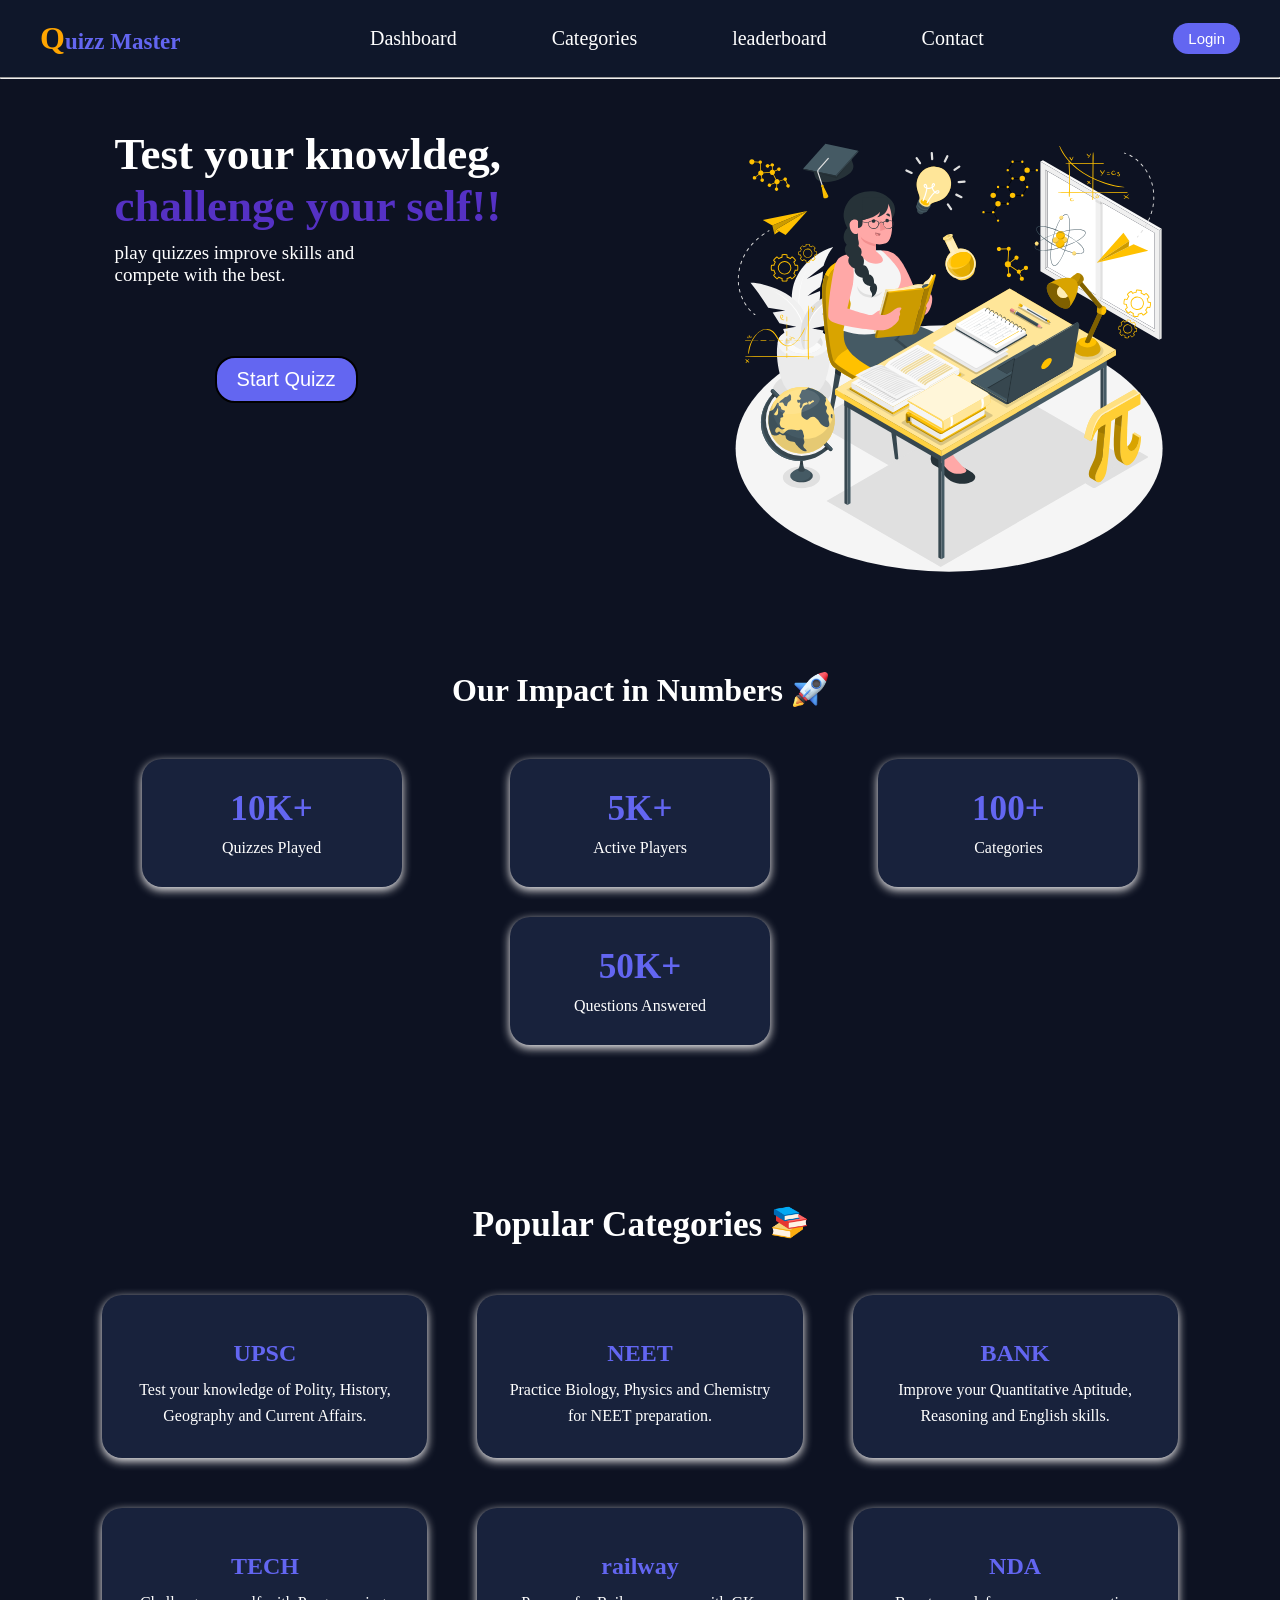
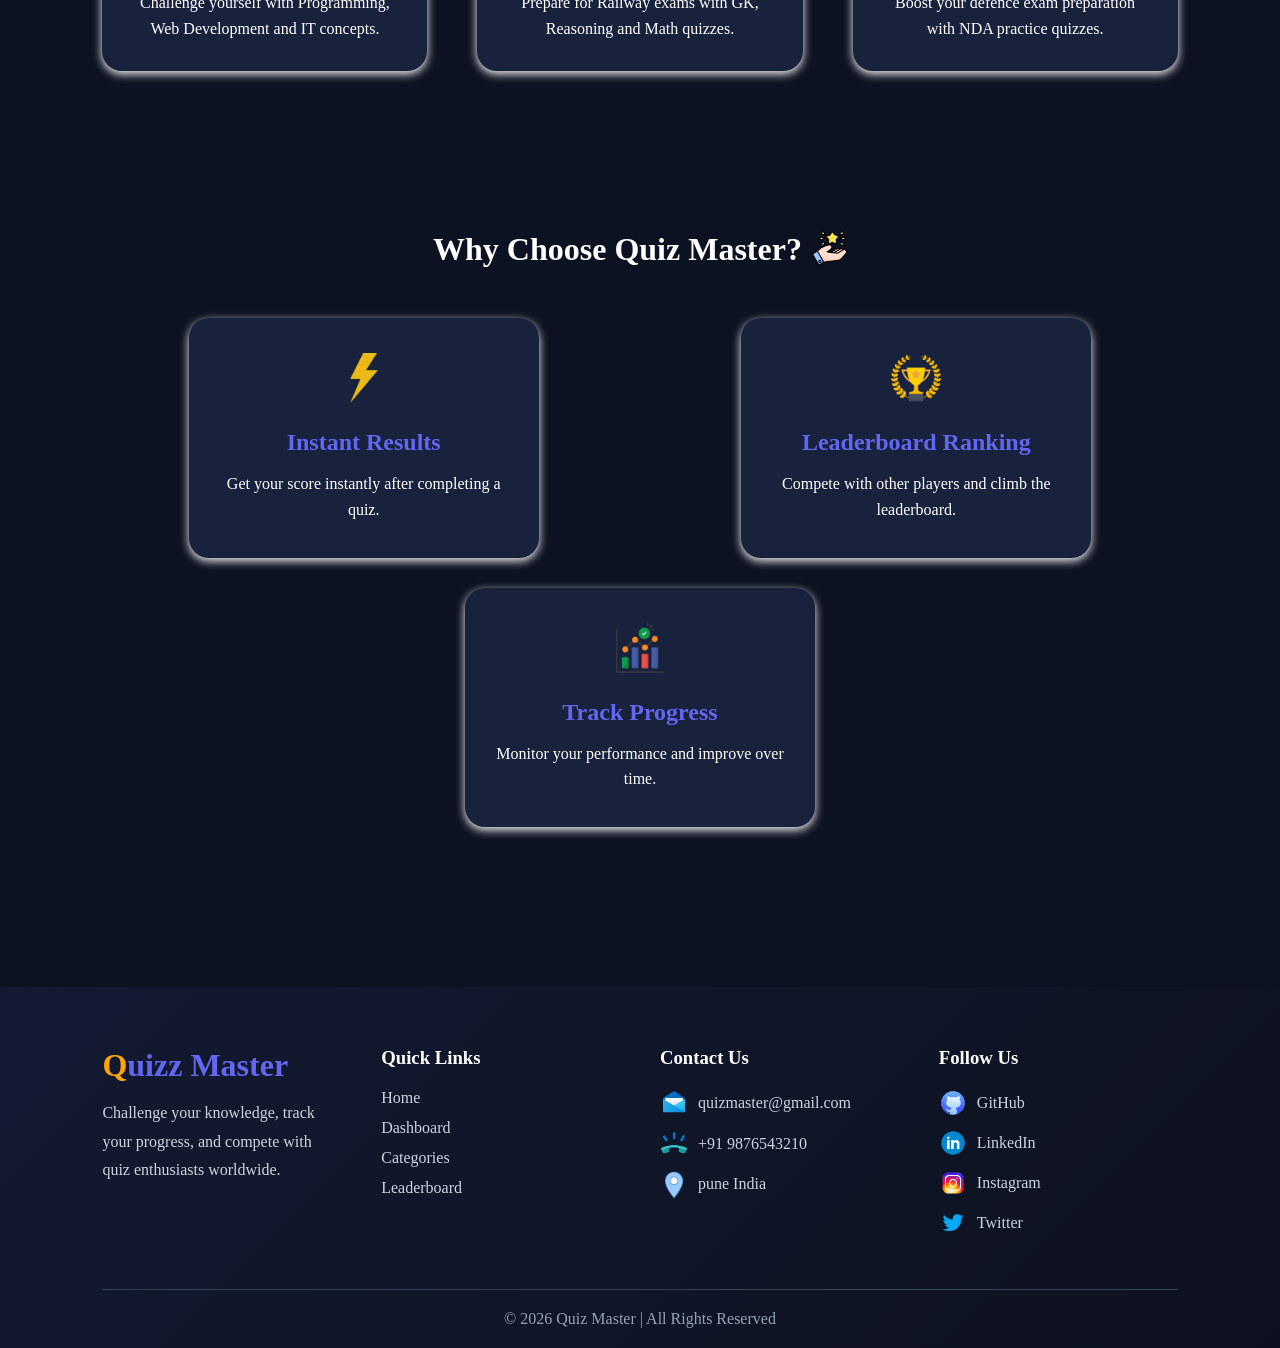
==== index.html @ 91ba4f93 "Resolve conflict: keep navbar.css" ====
<!DOCTYPE html>
<html lang="en">

<head>
    <meta charset="UTF-8">
    <meta name="viewport" content="width=device-width, initial-scale=1.0">
    <title>quizz</title>
    <link rel="stylesheet" href="./css/NavBar.css">
    <link rel="stylesheet" href="./css/home.css">
    <link rel="stylesheet" href="./css/footer.css">
</head>

<body>
    <header>
        <div class="main-box-navbar">

            <div class="logo-contaner"> <span>Quizz Master</span></div>

            <div class="menu-btn" id="menu-btn"><img src="./images/humbergear-menu.svg" height="30px"></div>

            <div class="nav-links" id="links"><a href="./pages/dashboard.html"  id="dashboard-link">Dashboard</a>
                <a href="./pages/categories.html"  id="Categories-link">Categories</a>
                <a href="./pages/leaderboard.html"  id="leaderboard-link">leaderboard</a>
                <a href="#" target="_blank">Contact</a>
            </div>
            <div class="login-button-contaner"> 
                <button type="button" class="login-btn" id="logn-btn"><a>Login</a></button>
            </div>
        </div>

        <!--mobile menu-->
        <div class="mobile-menu" id="mbl-menu">
            <a>Home</a>
            <a>Categories</a>
            <a>leaderboard</a>

            <button id="logn-btn">Login</button>
            <button>Sign up</button>
        </div>

    </header>
    <hr>

    <!--login  modal code-->
    <div class="modal" id="lgn-modal">

        <div class="modal-ctn">
            <span class="close" id="close-lgn">&times;</span>

            <div class="form-img">
                <img src="./images/login-img.svg" height="300px">
            </div>

            <form id="login-form">

                <h2>Login</h2>
                <label for="login-email">Enter Email</label> <br>

                <input type="text" placeholder="Enter your Email" id="login-email"><br>

                <label for="lgn-pswrd">Password</label><br>
                <input type="password" placeholder="Password" id="lgn-pswrd"><br>
                <button type="submit">Login</button>
<p>Don't have an account?</p>
<a href="#" id="openSignup">Create Account</a>
            </form>
        </div>
    </div>

    <!--signup btn code-->
    <div class="signup-modal" id="signupModal">

        <div class="modal-content">

            <div> <span class="close" id="signupClose">
                    &times;
                </span></div>
            <div class="signup-img"><img src="./images/signup-img.svg" height="350px"></div>

           <div class="form-wrapper">
             <h2>Sign Up</h2>
            <form id="signupForm">
                <input type="text" id="name" placeholder="Full Name">

                <input type="email" id="email" placeholder="Email">

                <input type="password" id="password" placeholder="Password">

                <input type="password" placeholder="confirm password">

                <button type="submit">
                    Create account
                </button>
<p>
    Already have an account?<a href="#" id="openLogin">Login</a>
</p>
            </form>
           </div>

        </div>

    </div>
    <!--hero-section-->
    <div class="imag-text-btn-box">
        <div>
            <h2 class="h2-head">Test your knowldeg,<br><span class="color-text"> challenge your self!!</span></h2>
            <p class="short-para">play quizzes improve skills and <br>compete with the best.</p>
            <button type="button" id="start-quizz">Start Quizz</button>
        </div>


        <div class="">
            <img src="./images/hero-section-img.svg" height="450px">
        </div>
    </div>
    
       <section class="stats-section">

    <h2 class="stats-heading">
        Our Impact in Numbers <img src="./images/rocket.png" height="35px">
    </h2>

    <div class="stats-container">

        <div class="stat-card">
            <h3>10K+</h3>
            <p>Quizzes Played</p>
        </div>

        <div class="stat-card">
            <h3>5K+</h3>
            <p>Active Players</p>
        </div>

        <div class="stat-card">
            <h3>100+</h3>
            <p>Categories</p>
        </div>

        <div class="stat-card">
            <h3>50K+</h3>
            <p>Questions Answered</p>
        </div>

    </div>

</section>

<section class="categories-section">

    <h2 class="category-heading">
        Popular Categories <img src="./images/stack-of-books.png" height="35px">
    </h2>

    <div class="category-container">

        <div class="category-card">
            <span></span>
            <h3>UPSC</h3>
            <p>Test your knowledge of Polity, History, Geography and Current Affairs.</p>
        </div>

        <div class="category-card">
            <span></span>
            <h3>NEET</h3>
            <p>Practice Biology, Physics and Chemistry for NEET preparation.</p>
        </div>

        <div class="category-card">
            <span></span>
            <h3>BANK</h3>
            <p>Improve your Quantitative Aptitude, Reasoning and English skills.</p>
        </div>

        <div class="category-card">
            <span></span>
            <h3>TECH</h3>
            <p>Challenge yourself with Programming, Web Development and IT concepts.</p>
        </div>

        <div class="category-card">
            <span></span>
            <h3>railway</h3>
            <p>Prepare for Railway exams with GK, Reasoning and Math quizzes.</p>
        </div>

        <div class="category-card">
            <span></span>
            <h3>NDA</h3>
            <p>Boost your defence exam preparation with NDA practice quizzes.</p>
        </div>

    </div>

</section>

<section class="why-choose-section">

    <h2 class="why-heading">
        Why Choose Quiz Master? <img src="./images/rating.png" height="35px">
    </h2>

    <div class="why-container">

        <div class="why-card">
            <div class="icon"><img src="./images/flash.png" height="50px"></div>

            <h3>Instant Results</h3>

            <p>
                Get your score instantly after completing a quiz.
            </p>
        </div>

        <div class="why-card">
            <div class="icon"><img src="./images/awards.png" height="50px"></div>

            <h3>Leaderboard Ranking</h3>

            <p>
                Compete with other players and climb the leaderboard.
            </p>
        </div>

        <div class="why-card">
            <div class="icon"><img src="./images/progress.png" height="50px"></div>

            <h3>Track Progress</h3>

            <p>
                Monitor your performance and improve over time.
            </p>
        </div>

    </div>

</section>

    <footer class="footer">

    <div class="footer-container">

        <!-- Logo Section -->
        <div class="footer-box">
            <h2 class="footer-logo">Quizz Master</h2>
            <p>
                Challenge your knowledge, track your progress,
                and compete with quiz enthusiasts worldwide.
            </p>
        </div>

        <!-- Quick Links -->
        <div class="footer-box">
            <h3>Quick Links</h3>

            <a href="./index.html" class="quick-link">Home</a>
            <a href="./pages/dashboard.html" class="quick-link">Dashboard</a>
            <a href="./pages/categories.html" class="quick-link">Categories</a>
            <a href="./pages/leaderboard.html"class="quick-link">Leaderboard</a>
        </div>

        <!-- Contact -->
        <div class="footer-box" >
            <h3>Contact Us</h3>

             <p> <a href="mailto:quizmaster@gmail.com"><img src="./images/mail-icon.png" height="28px">quizmaster@gmail.com</a></p>
            <p> <a href="caalto:+91 9876543210"><img src="./images/call-icon.png" height="28px">+91 9876543210</a></p>
            <p>  <a href="https://maps.app.goo.gl/2eyyGiFhzCetyrBe6" alt="map" target="_blank"><img src="./images/location-icon.png" height="28px">pune India</a></p>

           
        </div>

        <!-- Social -->
        <div class="footer-box">
            <h3>Follow Us</h3>

            <a href="https://github.com/" target=""><img src="./images/git-hub-icon.png" height="28px"> GitHub</a>
            <a href="https://in.linkedin.com/"> <img src="./images/linkedin-icon.png" height="28px">LinkedIn</a>
            <a href="https://www.instagram.com/"><img src="./images/insta-icon.png" height="28px"> Instagram</a>
            <a href="https://x.com/"> <img src="./images/twitter-icon.png" height="28px">Twitter</a>
        </div>
    </div>

    <div class="footer-bottom">
        <p>
            © 2026 Quiz Master | All Rights Reserved
        </p>
    </div>

</footer>
    <script>
        const menubtn = document.getElementById("menu-btn");
        const navlinks = document.getElementById("mbl-menu");

        menubtn.addEventListener("click", () => {
            navlinks.classList.toggle("active");
        });


        const loginbtn = document.getElementById("logn-btn");
        const loginmodal = document.getElementById("lgn-modal");
        const close = document.getElementById("close-lgn");




        loginbtn.addEventListener("click", () => {
            loginmodal.style.display = "block";
        });

        close.addEventListener("click", () => {
            loginmodal.style.display = "none";
        });

        // Signup Modal
const signupModal = document.getElementById("signupModal");
const signupClose = document.getElementById("signupClose");

// Forms
const signupForm = document.getElementById("signupForm");
const loginForm = document.getElementById("login-form");

// Links
const openSignup = document.getElementById("openSignup");
const openLogin = document.getElementById("openLogin");


// Login -> Signup

openSignup.addEventListener("click",(e)=>{

    e.preventDefault();

    loginmodal.style.display="none";

    signupModal.style.display="block";

});


// Signup -> Login

openLogin.addEventListener("click",(e)=>{

    e.preventDefault();

    signupModal.style.display="none";

    loginmodal.style.display="block";

});


// Signup Logic

signupForm.addEventListener("submit",(e)=>{

    e.preventDefault();

    const name =
    document.getElementById("name").value;

    const email =
    document.getElementById("email").value;

    const password =
    document.getElementById("password").value;

    let users =
    JSON.parse(localStorage.getItem("users"))
    || [];

    const alreadyExists =
    users.some(user=>user.email===email);

    if(alreadyExists){

        alert("User already exists!");

        return;
    }

    users.push({
        name,
        email,
        password
    });

    localStorage.setItem(
        "users",
        JSON.stringify(users)
    );

    alert("Signup Successful");
    localStorage.setItem("isLoggedIn","true");

localStorage.setItem("currentUser", name);

window.location.href = "./../pages/dashboard.html";

});



// Login Logic

loginForm.addEventListener("submit",(e)=>{

    e.preventDefault();

    const email =
    document.getElementById("login-email").value;

    const password =
    document.getElementById("lgn-pswrd").value;

    let users =
    JSON.parse(localStorage.getItem("users"))
    || [];

    const user =
    users.find(user=>

        user.email===email &&
        user.password===password

    );

    if(user){

    alert("Login Successful");

    localStorage.setItem("isLoggedIn","true");

    localStorage.setItem("currentUser", user.name);

    window.location.href = "./../pages/dashboard.html";

}
    else{

        alert("Invalid Email or Password");


    }

});

const dashboardLink =
document.getElementById("dashboard-link");

const categoriesLink =
document.getElementById("Categories-link");

const leaderboardLink =
document.getElementById("leaderboard-link");


function checkLogin(event){

    const isLoggedIn =
    localStorage.getItem("isLoggedIn");

    if(isLoggedIn !== "true"){

        event.preventDefault();

        loginmodal.style.display = "block";

    }

}


dashboardLink.addEventListener(
    "click",
    checkLogin
);

categoriesLink.addEventListener(
    "click",
    checkLogin
);

leaderboardLink.addEventListener(
    "click",
    checkLogin
);


//startquizz pop up logic

    const startQuizBtn =
document.getElementById("start-quizz");

startQuizBtn.addEventListener("click", function(e){

    const isLoggedIn =
    localStorage.getItem("isLoggedIn");

    if(isLoggedIn !== "true"){

        e.preventDefault();

        alert("Please Login or Sign Up first to start the quiz!");

    }
    else{

        window.location.href =
        "./pages/dashboard.html";

    }

});

//logic for quick links of navbar pop up

const quicklinks =document.querySelectorAll(".quick-link");

quicklinks.forEach(link => {
    link.addEventListener('click',(e) =>{

        if(!localStorage.getItem("isLoggedIn")){
            e.preventDefault();
            alert("oops please login or signup first!!")
        }
    

    });
});
         </script>


     
               
       

        
   
</body>

</html>
---- css/NavBar.css ----
.main-box-navbar {
    display: flex;
    justify-content: space-between;
    background-color: #0F172A;
    padding: 20px 40px;
}

* {
    margin: 0;
    padding: 0;

}

.logo-contaner {
    color: #6366F1;
    font-size: 23px;
    font-weight: bold;
}

.logo-contaner::first-letter {
    color: orange;
    font-size: 2rem;
}

.nav-links {
    display: flex;
    align-items: center;
    gap: 95px;
    font-size: 20px;
    font-weight: 500;
    color: #F8FAFC;
}
.nav-links a{
    text-decoration: none;
    color: white;
     transition: transform 0.2s ease; 
}
.nav-links a:hover{
    text-decoration: underline orange;
   
    transform: translateY(-3px); 
    color: orange;
    

}

.login-button-contaner {
    display: flex;
    align-items: center;
    gap: 30px;


}

.login-btn {
    border: none;
    background-color: #6366F1;
    color: white;
    padding: 7px 15px;
    font-size: 15px;
    border-radius: 20px;
    cursor: pointer;
}
.login-btn:hover{
    border: 2px solid orange;
}
.singup-btn {

    background-color: #6366F1;
    color: white;
    padding: 8px 12px;
    border: 2px solid black;
    font-size: 15px;
    border-radius: 20px;

}

body {
    background-color: #0d1222;
    font-family: inherit;
}

.menu-btn {
    font-size: 30px;
    cursor: pointer;
    display: none;

}

.mobile-menu {
    display: none;
}

@media (max-width:768px) {

    .menu-btn {
        display: block;
    }

    .nav-links {
        display: none;
    }

    .login-button-contaner {
        display: none;
    }

    .mobile-menu.active {
        display: flex;
        flex-direction: column;
        align-items: start;

        gap: 15px;
        color: white;
    }


}

.modal {
    display:none;
    position: fixed;
    top: 0;
    left: 0;
    width: 100%;
    height: 100%;
    background-color: rgba(0, 0, 0, 0.7);


}

.modal-ctn {
    width: 700px;
    height: 450px;
    background-color: white;
    padding: 25px;
    border-radius: 15px;
    position: absolute;
    top: 50%;
    left: 50%;
    transform: translate(-50%, -50%);
    display: flex;
    box-shadow: 0px 0px 10px 3px #cabfbf;
    justify-content: space-around;
    align-items: center;


}

.modal-ctn input {
    width: 100%;
    padding: 12px;
    margin-top: 10px;
    border-radius: 8px;
    margin-bottom: 5px;
    height: 100%;

    font-size: 14px;
}

.modal-ctn button {
    width: 50%;
    padding: 12px;
    margin-top: 25px;
    border-radius: 8px;
    background-color: #6366F1;
    color: white;
    cursor: pointer;
    text-align: center;
    margin-left: 60px;
}


.modal-ctn h2 {
    margin-bottom: 28px;
    font-size: 35px;
    margin-left: 10px;
    text-align: center;
}

.close {
    position: absolute;
    right: 0px;
    top: 0;
    font-size: 25px;
    width: 30px;
    height: 30px;
    font-weight: 30px;
    text-align: center;

    cursor: pointer;
}

.close:hover {
    background-color: #6366F1;
    color: white;
}


.signup-modal{

    display:none;
    position: fixed;
    top: 0;
    left: 0;
    width: 100%;
    height: 100%;
    background-color: rgba(0, 0, 0, 0.7);

}
.modal-content{

     width: 700px;
    height: 450px;
    background-color: white;
    padding: 25px;
    border-radius: 15px;
    position: absolute;
    top: 50%;
    left: 50%;
    transform: translate(-50%, -50%);
   display: flex;
   justify-content:space-between ;
 align-items: center;
    box-shadow: 0px 0px 10px 3px #cabfbf;
    gap: 20px;
    

}
#signupForm{
    display: flex;
    flex-direction: column;
    gap: 15px;
    max-width: 280px;
}
#signupForm input{

    width: 100%;
    padding: 10px 12px;
    font-size: 14px;
    border: 1px solid black;
    border-radius: 6px;
    outline: none;
    box-sizing: border-box;
    transition: border-color 0.3s ease;

}
#signupForm input:focus{

    border-color: #007bff;

}
#signupForm button{
    padding: 12px;
    background-color: #007bff;
    color: white;
    border: none;
    border-radius: 6px;
    font-weight: bold;
    cursor: pointer;
    transition: background 0.3 ese;
}

#signupForm button:hover{
    background-color: #0056b3;
}
.form-wrapper{
    display: flex;
    flex-direction: column;
    gap: 15px;
}

.form-wrapper h2{
    margin: 0;
    font-size: 24px;
    font-family: sans-serif;
    color: #333;
}
---- css/home.css ----
.imag-text-btn-box{
    display: flex;
    justify-content:space-evenly;
    align-items:start ;
    color: white;
   
    gap: 15px;
    margin-left: 10px;
    margin-top: 39px;
    padding: 10px;
}
.h2-head{
    font-size: 45px;
    margin-bottom: 10px;
}
.imag-text-btn-box{
    display: flex;
    align-items: flex-start;
    justify-content: space-around;
   
   padding: 10px 0px;
}
.color-text{
    color: rgb(85, 49, 196);
}
.short-para{
   line-height: 22px;
   font-size: 19px;
   
}
#start-quizz{
    margin-top: 70px;
    padding: 10px 20px;
    margin-left: 100px;
border: 2px solid black;
border-radius: 20px;
font-size: 20px;
background-color:  #6366F1;
color: white;
cursor: pointer;


}
.stats-section{
    padding:80px 8%;
    text-align:center;
}

.stats-heading{
    font-size:2rem;
    margin-bottom:50px;
    color:white;
    display: flex;
    justify-content: center;
    gap: 10px;
}

.stats-container{
    display:flex;
    justify-content:space-around;
    gap:30px;
    flex-wrap:wrap;
}

.stat-card{
    width:220px;
    padding:30px 20px;
    background:#18223c;
    border-radius:20px;
    box-shadow:0 3px 10px rgb(247, 245, 245);
    transition:0.3s;
}

.stat-card:hover{
    transform:translateY(-8px);
   
}

.stat-card h3{
    font-size:2.2rem;
    color:#6366f1;
    margin-bottom:10px;
}

.stat-card p{
    color:white;
    font-size:1rem;
}

.categories-section{
    padding:80px 8%;
    text-align:center;
}

.category-heading{
    font-size:2.2rem;
    color:white;
    margin-bottom:50px;
    justify-content: center;
    display: flex;
  gap: 10px;
   
}

.category-container{
    display:grid;
    grid-template-columns:repeat(3,1fr);
    gap:50px;
}

.category-card{
    background:#18223c;
    padding:30px;
    border-radius:20px;
    box-shadow:0 3px 10px rgb(247, 245, 245);
    transition:0.3s;
    cursor:pointer;
}

.category-card:hover{
    transform:translateY(-10px);
}

.category-card span{
    font-size:3rem;
}

.category-card h3{
    margin:15px 0 10px;
    color:#6366f1;
    font-size: 1.5rem;
}

.category-card p{
    color:white;
    line-height:1.6;
}

.why-choose-section{
    padding:80px 8%;
    text-align:center;
}

.why-heading{
    font-size:2rem;
    color:white;
    margin-bottom:50px;
    display: flex;
    gap: 10px;
    justify-content: center;
}

.why-container{
    display:flex;
    justify-content:space-around;
    gap:30px;
    flex-wrap:wrap;
}

.why-card{
    background:#18223c;
    width:300px;
    padding:35px 25px;
    border-radius:20px;
    box-shadow:0 3px 10px rgb(247, 245, 245);
    transition:0.3s;
}

.why-card:hover{
    transform:translateY(-10px);
    
}

.icon{
    font-size:3rem;
    margin-bottom:15px;
}

.why-card h3{
    color:#6366f1;
    margin-bottom:15px;
    font-size: 1.5rem;
    
}

.why-card p{
    color:white;
    line-height:1.6;
}
---- css/footer.css ----
.footer{
    /*background: #0f172a;*/
    background: linear-gradient(135deg, #131a31 0%, #0d111f 100%);
    color: white;
    padding: 60px 8% 20px;
    margin-top: 80px;
}

.footer-container{
    display: flex;
    justify-content: space-between;
    flex-wrap: wrap;
    gap: 40px;
}

.footer-box{
    flex: 1;
    min-width: 220px;
}

.footer-logo{
    color: #6366f1;
    margin-bottom: 15px;
    font-size: 2rem; 
}
.footer-logo::first-letter{
    color: orange;
    font-size: 1em;
}

.footer-box p{
    color: #cbd5e1;
    line-height: 1.8;
}

.footer-box h3{
    margin-bottom: 20px;
    color: #ffffff;
}
.footer-box h3:hover{
    text-decoration: underline;
    color: orange;
    transition: 1.2 ease-in-out;
    
}
.footer-box a{
    display: flex;
    align-items: center;
    gap: 10px;
    color: #cbd5e1;
    text-decoration: none;
    margin-bottom: 12px;
    transition: 0.3s;
   
}

.footer-box a:hover{
    color: #6366f1;
    transform: translateX(5px);
}

.footer-bottom{
    border-top: 1px solid #334155;
    margin-top: 40px;
    padding-top: 20px;
    text-align: center;
}

.footer-bottom p{
    color: #94a3b8;
}
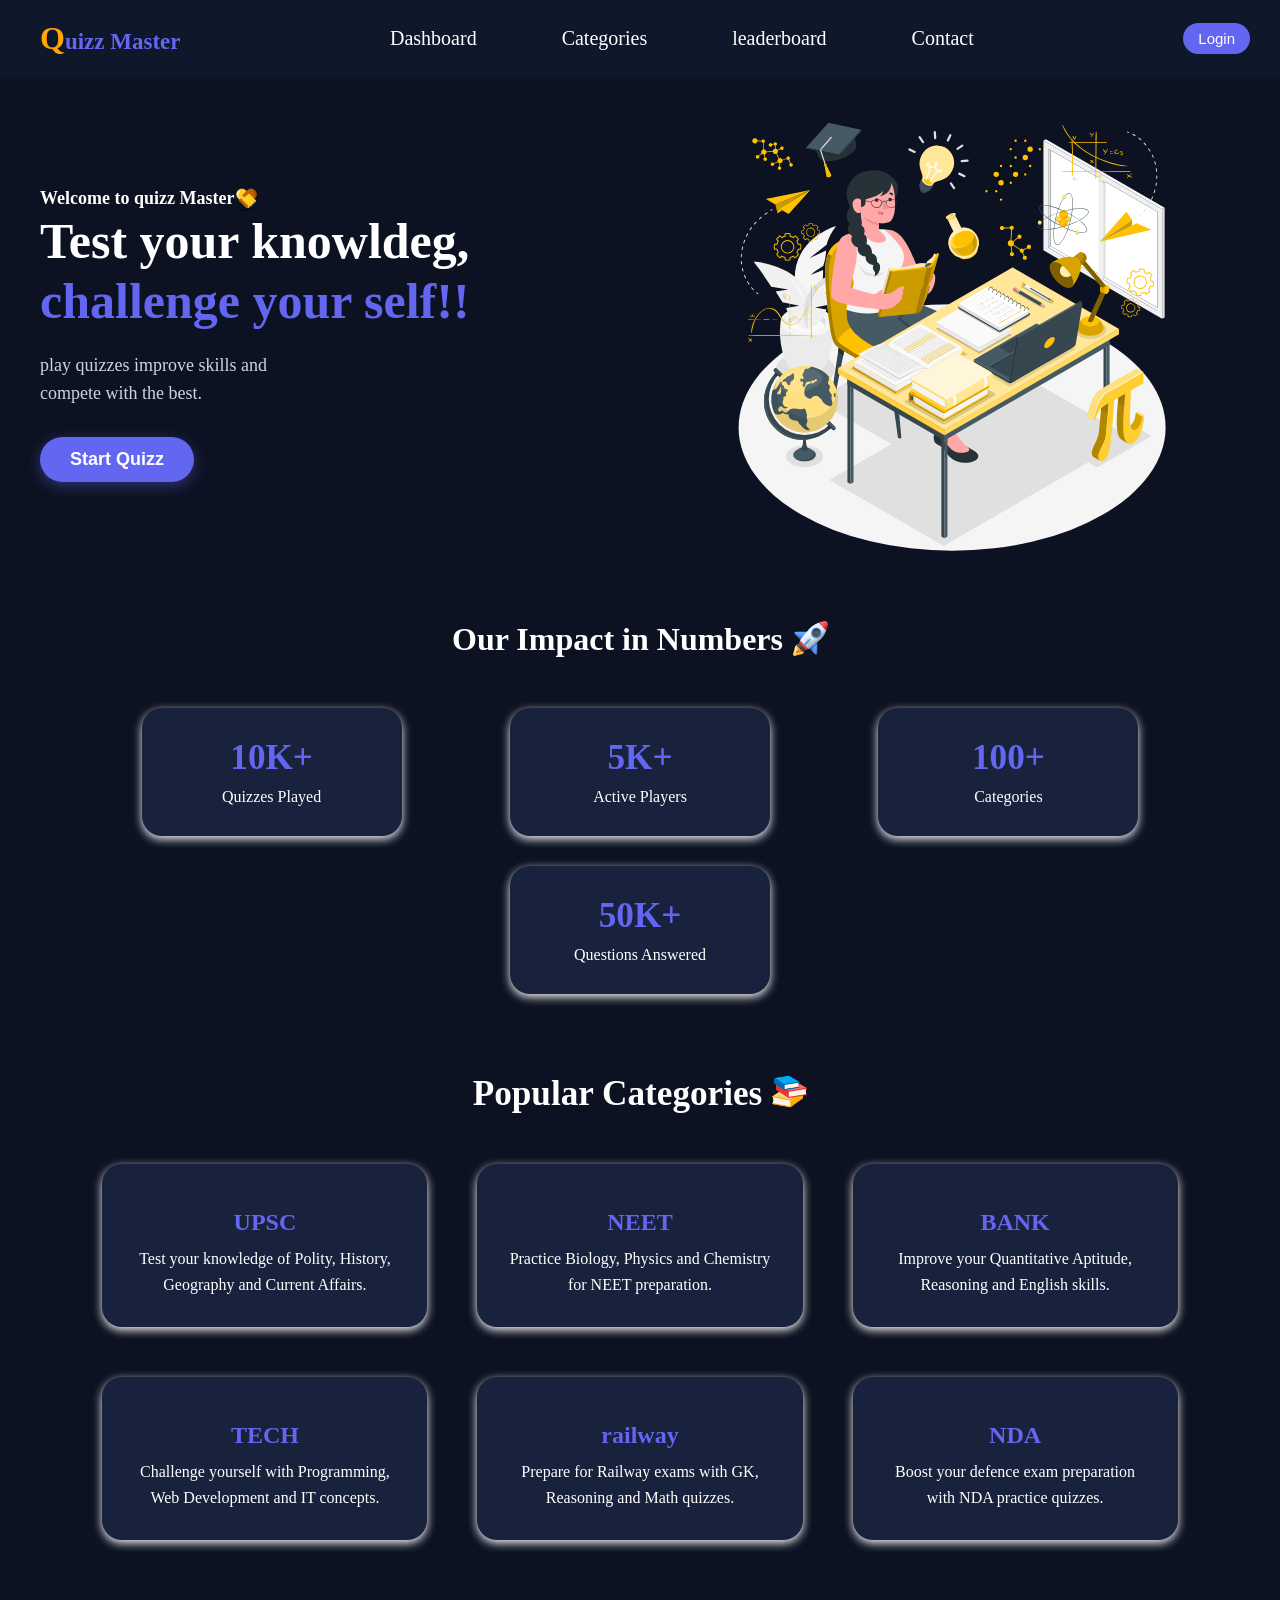
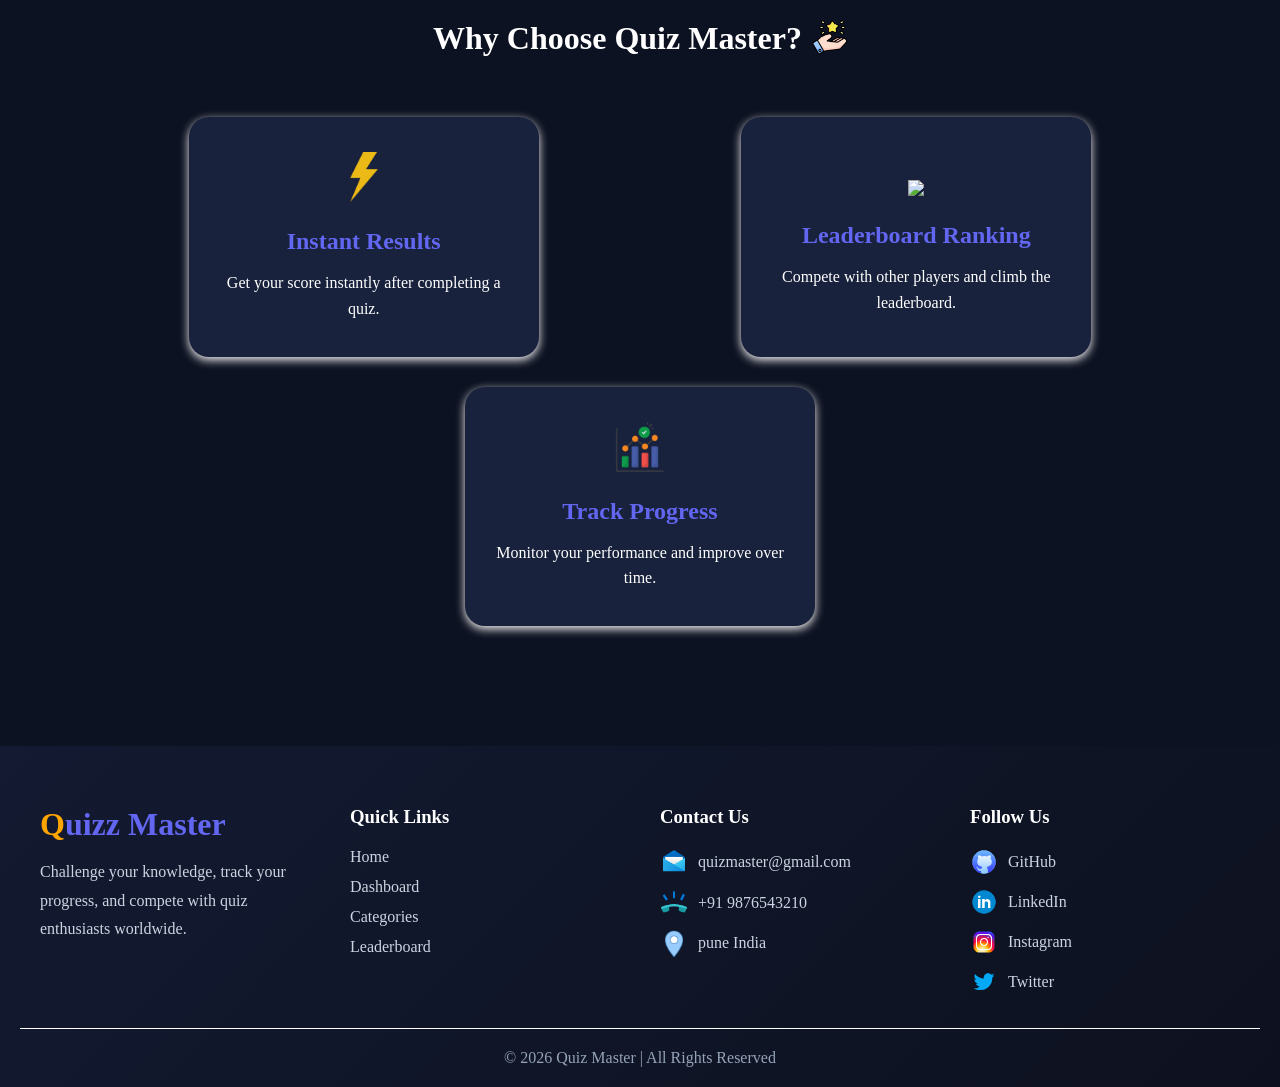
==== commit ffad78c8: "Merge branch 'Surbhi-Patle-11:main' into main" ====
--- a/index.html
+++ b/index.html
@@ -5,7 +5,7 @@
     <meta charset="UTF-8">
     <meta name="viewport" content="width=device-width, initial-scale=1.0">
     <title>quizz</title>
-    <link rel="stylesheet" href="./css/NavBar.css">
+    <link rel="stylesheet" href="./css/navbaar.css">
     <link rel="stylesheet" href="./css/home.css">
     <link rel="stylesheet" href="./css/footer.css">
 </head>
@@ -16,7 +16,13 @@
 
             <div class="logo-contaner"> <span>Quizz Master</span></div>
 
-            <div class="menu-btn" id="menu-btn"><img src="./images/humbergear-menu.svg" height="30px"></div>
+           <!--<div class="menu-btn" id="menu-btn"><img src="./images/humbergear-menu.svg" height="30px"></div>-->
+          <input type="checkbox" id="menu-toggle" class="menu-toggle">
+
+            <label for="menu-toggle" class="humburger">
+                <img src="./images/humbergear-menu.svg" alt="menu">
+            </label>
+
 
             <div class="nav-links" id="links"><a href="./pages/dashboard.html"  id="dashboard-link">Dashboard</a>
                 <a href="./pages/categories.html"  id="Categories-link">Categories</a>
@@ -28,7 +34,7 @@
             </div>
         </div>
 
-        <!--mobile menu-->
+        <!--mobile menu
         <div class="mobile-menu" id="mbl-menu">
             <a>Home</a>
             <a>Categories</a>
@@ -36,7 +42,7 @@
 
             <button id="logn-btn">Login</button>
             <button>Sign up</button>
-        </div>
+        </div>-->
 
     </header>
     <hr>
@@ -50,19 +56,22 @@
             <div class="form-img">
                 <img src="./images/login-img.svg" height="300px">
             </div>
-
+ 
             <form id="login-form">
 
                 <h2>Login</h2>
-                <label for="login-email">Enter Email</label> <br>
+                <label for="login-email">Enter Email :</label> <br>
 
                 <input type="text" placeholder="Enter your Email" id="login-email"><br>
 
-                <label for="lgn-pswrd">Password</label><br>
+                <label for="lgn-pswrd">Password :</label><br>
                 <input type="password" placeholder="Password" id="lgn-pswrd"><br>
                 <button type="submit">Login</button>
-<p>Don't have an account?</p>
-<a href="#" id="openSignup">Create Account</a>
+<p>Don't have an account?<a href="#" id="openSignup">Signup</a>
+</p> 
+
+
+
             </form>
         </div>
     </div>
@@ -72,7 +81,7 @@
 
         <div class="modal-content">
 
-            <div> <span class="close" id="signupClose">
+            <div> <span class="close" id="close-sinup">
                     &times;
                 </span></div>
             <div class="signup-img"><img src="./images/signup-img.svg" height="350px"></div>
@@ -102,15 +111,16 @@
     </div>
     <!--hero-section-->
     <div class="imag-text-btn-box">
-        <div>
+        <div class="text-ctn">
+            <span class="wlc-heading">Welcome to quizz Master<img src="./images/welcome-icon.png" height="25px"></span>
             <h2 class="h2-head">Test your knowldeg,<br><span class="color-text"> challenge your self!!</span></h2>
             <p class="short-para">play quizzes improve skills and <br>compete with the best.</p>
             <button type="button" id="start-quizz">Start Quizz</button>
         </div>
 
 
-        <div class="">
-            <img src="./images/hero-section-img.svg" height="450px">
+        <div class="heroimg-ctn">
+            <img src="./images/hero-section-img.svg" height="400px">
         </div>
     </div>
     
@@ -253,7 +263,7 @@
         <div class="footer-box">
             <h3>Quick Links</h3>
 
-            <a href="./index.html" class="quick-link">Home</a>
+            <a href="./index.html" >Home</a>
             <a href="./pages/dashboard.html" class="quick-link">Dashboard</a>
             <a href="./pages/categories.html" class="quick-link">Categories</a>
             <a href="./pages/leaderboard.html"class="quick-link">Leaderboard</a>
@@ -289,18 +299,19 @@
 
 </footer>
     <script>
-        const menubtn = document.getElementById("menu-btn");
+       /* const menubtn = document.getElementById("menu-btn");
         const navlinks = document.getElementById("mbl-menu");
 
         menubtn.addEventListener("click", () => {
             navlinks.classList.toggle("active");
-        });
+        });*/
 
 
         const loginbtn = document.getElementById("logn-btn");
         const loginmodal = document.getElementById("lgn-modal");
         const close = document.getElementById("close-lgn");
-
+        const close1 =document.getElementById("close-sinup");
+const signup1 =document.getElementById("signupModal");
 
 
 
@@ -311,6 +322,11 @@
         close.addEventListener("click", () => {
             loginmodal.style.display = "none";
         });
+
+close1.addEventListener("click", () => {
+            signup1.style.display = "none";
+        });
+
 
         // Signup Modal
 const signupModal = document.getElementById("signupModal");
@@ -396,7 +412,7 @@
 
 localStorage.setItem("currentUser", name);
 
-window.location.href = "./../pages/dashboard.html";
+window.location.href = "././pages/dashboard.html";
 
 });
 
@@ -434,7 +450,7 @@
 
     localStorage.setItem("currentUser", user.name);
 
-    window.location.href = "./../pages/dashboard.html";
+    window.location.href = "././pages/dashboard.html";
 
 }
     else{
@@ -508,7 +524,7 @@
     else{
 
         window.location.href =
-        "./pages/dashboard.html";
+        "././pages/categories.html";
 
     }
 
@@ -530,14 +546,6 @@
     });
 });
          </script>
-
-
-     
-               
-       
-
-        
-   
 </body>
 
 </html>
--- a/css/navbaar.css
+++ b/css/navbaar.css
@@ -0,0 +1,372 @@
+.main-box-navbar {
+    display: flex;
+    justify-content: space-between;
+    background-color: #0F172A;
+    padding: 20px 40px;
+    position: fixed;
+    width: 100%;
+    z-index: 1000;
+   
+}
+
+* {
+    margin: 0;
+    padding: 0;
+
+}
+
+.logo-contaner {
+    color: #6366F1;
+    font-size: 23px;
+    font-weight: bold;
+}
+
+.logo-contaner::first-letter {
+    color: orange;
+    font-size: 2rem;
+}
+
+.nav-links {
+    display: flex;
+    align-items: center;
+    gap: 85px;
+    font-size: 20px;
+    font-weight: 500;
+    color: #F8FAFC;
+}
+.nav-links a{
+    text-decoration: none;
+    color: white;
+     transition: transform 0.2s ease; 
+}
+.nav-links a:hover{
+    text-decoration: underline orange;
+   
+    transform: translateY(-3px); 
+    color: orange;
+    
+
+}
+
+.login-button-contaner {
+    display: flex;
+    align-items: center;
+    gap: 30px;
+    margin-right: 70px;
+
+
+}
+
+.login-btn {
+    border: none;
+    background-color: #6366F1;
+    color: white;
+    padding: 7px 15px;
+    font-size: 15px;
+    border-radius: 20px;
+    cursor: pointer;
+}
+.login-btn:hover{
+    border: 2px solid orange;
+}
+.singup-btn {
+
+    background-color: #6366F1;
+    color: white;
+    padding: 8px 12px;
+    border: 2px solid black;
+    font-size: 15px;
+    border-radius: 20px;
+
+}
+
+body {
+    background-color: #0d1222;
+    font-family: inherit;
+}
+
+.menu-btn {
+    font-size: 30px;
+    cursor: pointer;
+    display: none;
+
+}
+
+.mobile-menu {
+    display: none;
+}
+
+/*@media (max-width:768px) {
+
+    .menu-btn {
+        display: block;
+    }
+
+    .nav-links {
+        display: none;
+    }
+
+    .login-button-contaner {
+        display: none;
+    }
+
+    .mobile-menu.active {
+        display: flex;
+        flex-direction: column;
+        align-items: start;
+
+        gap: 15px;
+        color: white;
+    }
+
+
+}*/
+
+
+
+.menu-toggle{
+    display: none;
+}
+
+/* Hide hamburger on desktop */
+.humburger{
+    display: none;
+}
+@media screen and (max-width:768px){
+
+    .main-box-navbar{
+        display: flex;
+        flex-wrap: wrap;
+        align-items: center;
+        justify-content: space-between;
+        padding: 15px 20px;
+    }
+
+    /* Show hamburger icon */
+    .humburger{
+        display: block;
+        cursor: pointer;
+    }
+
+    .humburger img{
+        width: 30px;
+        height: 30px;
+    }
+
+    /* Hide menu and login button initially */
+    .nav-links,
+    .login-button-contaner{
+        display: none;
+        width: 100%;
+        text-align: center;
+        margin-top: 15px;
+    }
+
+    /* Show menu when checkbox is checked */
+    .menu-toggle:checked ~ .nav-links{
+        display: flex;
+        flex-direction: column;
+        gap: 15px;
+    }
+
+    .menu-toggle:checked ~ .login-button-contaner{
+        display: flex;
+        justify-content: center;
+        margin-top: 15px;
+    }
+
+    .nav-links a{
+        display: block;
+        font-size: 16px;
+    }
+}
+
+
+
+.modal {
+    display:none;
+    position: fixed;
+    top: 0;
+    left: 0;
+    width: 100%;
+    height: 100%;
+    background-color: rgba(0, 0, 0, 0.7);
+
+
+}
+
+.modal-ctn {
+    width: 700px;
+    height: 450px;
+    background-color: white;
+    padding: 25px;
+    border-radius: 15px;
+    position: absolute;
+    top: 50%;
+    left: 50%;
+    transform: translate(-50%, -50%);
+    display: flex;
+    box-shadow: 0px 0px 10px 3px #cabfbf;
+    justify-content: space-around;
+    align-items: center;
+    
+
+
+}
+
+.modal-ctn input {
+    width: 100%;
+    padding: 12px;
+    margin-top: 10px;
+    border-radius: 8px;
+    margin-bottom: 5px;
+    height: 100%;
+box-sizing: border-box;
+    font-size: 14px;
+}
+
+.modal-ctn button {
+    width: 100%;
+    padding: 12px;
+    margin-top: 15px;
+    
+    background-color: #007bff;
+    color: white;
+    cursor: pointer;
+    text-align: center;
+    
+    margin-bottom: 15px;
+    height: 100%;
+  
+     border: none;
+    border-radius: 6px;
+    font-weight: bold;
+    cursor: pointer;
+    transition: background 0.3 ese;
+}
+
+
+
+.modal-ctn h2 {
+    margin-bottom: 28px;
+   
+    margin-left: 10px;
+    text-align: center;
+     font-family: sans-serif;
+     font-size: 24px;
+    font-family: sans-serif;
+    color: #333;
+}
+.form-img{
+     width: 50%;
+    max-width: 100%;
+    height: auto;
+}
+
+.close {
+    position: absolute;
+    right: 0px;
+    top: 0;
+    font-size: 25px;
+    width: 30px;
+    height: 30px;
+    font-weight: 30px;
+    text-align: center;
+
+    cursor: pointer;
+}
+
+.close:hover {
+    background-color: #6366F1;
+    color: white;
+}
+
+
+.signup-modal{
+
+    display:none;
+    position: fixed;
+    top: 0;
+    left: 0;
+    width: 100%;
+    height: 100%;
+    background-color: rgba(0, 0, 0, 0.7);
+
+}
+.modal-content{
+
+     width: 700px;
+    height: 450px;
+    background-color: white;
+    padding: 25px;
+    border-radius: 15px;
+    position: absolute;
+    top: 50%;
+    left: 50%;
+    transform: translate(-50%, -50%);
+   display: flex;
+   justify-content:space-between ;
+ align-items: center;
+    box-shadow: 0px 0px 10px 3px #cabfbf;
+    gap: 20px;
+    
+
+}
+#signupForm{
+    display: flex;
+    flex-direction: column;
+    gap: 15px;
+    max-width: 280px;
+}
+#signupForm input{
+
+    width: 100%;
+    padding: 10px 12px;
+    font-size: 14px;
+    border: 1px solid black;
+    border-radius: 6px;
+    outline: none;
+    box-sizing: border-box;
+    transition: border-color 0.3s ease;
+    text-align: start;
+
+}
+#signupForm input:focus{
+
+    border-color: #007bff;
+
+}
+#signupForm button{
+    padding: 12px;
+    background-color: #007bff;
+    color: white;
+    border: none;
+    border-radius: 6px;
+    font-weight: bold;
+    cursor: pointer;
+    transition: background 0.3 ese;
+}
+
+#signupForm button:hover{
+    background-color: #0056b3;
+}
+.form-wrapper{
+    display: flex;
+    flex-direction: column;
+    gap: 15px;
+    width: 50%;
+    align-items: center;
+}
+
+.form-wrapper h2{
+    
+    font-size: 24px;
+    font-family: sans-serif;
+    color: #333;
+    
+}
+.signup-img{
+    width: 50%;
+    max-width: 100%;
+    height: auto;
+}
--- a/css/home.css
+++ b/css/home.css
@@ -1,189 +1,263 @@
+.imag-text-btn-box {
+    display: flex;
+    flex-direction: row;
+    justify-content: space-between;
+    align-items: center;
+    color: white;
+    gap: 50px;
+    margin-top: 85px;
+    padding: 20px;
+    max-width: 1200px;
+    margin-left: auto;
+    margin-right: auto;
+}
+
+.wlc-heading {
+
+    display: flex;
+    font-size: 18px;
+    align-items: center;
+
+    font-weight: bold;
+
+}
+
+.text-ctn {
+    flex: 1;
+}
+
+.heroimg-ctn {
+    flex: 1;
+    text-align: center;
+}
+
+.heroimg-ctn img {
+    max-width: 100%;
+    height: auto;
+    max-height: 450px;
+}
+
+.h2-head {
+    font-size: 50px;
+    line-height: 1.2;
+    margin-bottom: 20px;
+    font-weight: 700;
+}
+
+.color-text {
+    color: #6366F1;
+}
+
+.short-para {
+    line-height: 28px;
+    font-size: 18px;
+    color: #cbd5e1;
+    margin-bottom: 30px;
+}
+
+#start-quizz {
+    padding: 12px 30px;
+    border: none;
+    border-radius: 25px;
+    font-size: 18px;
+    font-weight: 600;
+    background-color: #6366F1;
+    color: white;
+    cursor: pointer;
+    transition: all 0.3s ease;
+    box-shadow: 0 4px 14px rgba(99, 102, 241, 0.4);
+}
+
+#start-quizz:hover {
+    background-color: #4f46e5;
+    transform: translateY(-2px);
+}
+
+
+.stats-section {
+    padding: 40px 8%;
+    text-align: center;
+
+}
+
+.stats-heading {
+    font-size: 2rem;
+    margin-bottom: 50px;
+    color: white;
+    display: flex;
+    justify-content: center;
+    gap: 10px;
+}
+
+.stats-container {
+    display: flex;
+    justify-content: space-around;
+    gap: 30px;
+    flex-wrap: wrap;
+}
+
+.stat-card {
+    width: 220px;
+    padding: 30px 20px;
+    background: #18223c;
+    border-radius: 20px;
+    box-shadow: 0 3px 10px rgb(247, 245, 245);
+    transition: 0.3s;
+}
+
+.stat-card:hover {
+    transform: translateY(-8px);
+
+}
+
+.stat-card h3 {
+    font-size: 2.2rem;
+    color: #6366f1;
+    margin-bottom: 10px;
+}
+
+.stat-card p {
+    color: white;
+    font-size: 1rem;
+}
+
+.categories-section {
+    padding: 40px 8%;
+    text-align: center;
+
+}
+
+.category-heading {
+    font-size: 2.2rem;
+    color: white;
+    margin-bottom: 50px;
+    justify-content: center;
+    display: flex;
+    gap: 10px;
+
+}
+
+.category-container {
+    display: grid;
+    grid-template-columns: repeat(3, 1fr);
+    gap: 50px;
+}
+
+.category-card {
+    background: #18223c;
+    padding: 30px;
+    border-radius: 20px;
+    box-shadow: 0 3px 10px rgb(247, 245, 245);
+    transition: 0.3s;
+    cursor: pointer;
+}
+
+.category-card:hover {
+    transform: translateY(-10px);
+}
+
+.category-card span {
+    font-size: 3rem;
+}
+
+.category-card h3 {
+    margin: 15px 0 10px;
+    color: #6366f1;
+    font-size: 1.5rem;
+}
+
+.category-card p {
+    color: white;
+    line-height: 1.6;
+}
+
+.why-choose-section {
+    padding: 40px 8%;
+    text-align: center;
+
+}
+
+.why-heading {
+    font-size: 2rem;
+    color: white;
+    margin-bottom: 60px;
+    display: flex;
+    gap: 10px;
+    justify-content: center;
+}
+
+.why-container {
+    display: flex;
+    justify-content: space-around;
+    gap: 30px;
+    flex-wrap: wrap;
+}
+
+.why-card {
+    background: #18223c;
+    width: 300px;
+    padding: 35px 25px;
+    border-radius: 20px;
+    box-shadow: 0 3px 10px rgb(247, 245, 245);
+    transition: 0.3s;
+}
+
+.why-card:hover {
+    transform: translateY(-10px);
+
+}
+
+.icon {
+    font-size: 3rem;
+    margin-bottom: 15px;
+}
+
+.why-card h3 {
+    color: #6366f1;
+    margin-bottom: 15px;
+    font-size: 1.5rem;
+
+}
+
+.why-card p {
+    color: white;
+    line-height: 1.6;
+}
+
+
+@media (max-width:768px){
+/* resposive code for hero section*/
 .imag-text-btn-box{
-    display: flex;
-    justify-content:space-evenly;
-    align-items:start ;
-    color: white;
-   
-    gap: 15px;
-    margin-left: 10px;
-    margin-top: 39px;
-    padding: 10px;
-}
+    flex-direction: column;
+    text-align: center;
+    gap: 30px;
+    margin-top: 50px;
+    
+}
+
 .h2-head{
-    font-size: 45px;
-    margin-bottom: 10px;
-}
-.imag-text-btn-box{
-    display: flex;
-    align-items: flex-start;
-    justify-content: space-around;
-   
-   padding: 10px 0px;
-}
-.color-text{
-    color: rgb(85, 49, 196);
-}
+    font-size: 32px;
+}
+
 .short-para{
-   line-height: 22px;
-   font-size: 19px;
-   
-}
+    font-size: 16px;
+    line-height: 24px;
+}
+
+.wlc-heading{
+    justify-content: center;
+}
+
+.heroimg-ctn img{
+    width: 100%;
+    max-width: 320px;
+}
+
 #start-quizz{
-    margin-top: 70px;
-    padding: 10px 20px;
-    margin-left: 100px;
-border: 2px solid black;
-border-radius: 20px;
-font-size: 20px;
-background-color:  #6366F1;
-color: white;
-cursor: pointer;
-
-
-}
-.stats-section{
-    padding:80px 8%;
-    text-align:center;
-}
-
-.stats-heading{
-    font-size:2rem;
-    margin-bottom:50px;
-    color:white;
-    display: flex;
-    justify-content: center;
-    gap: 10px;
-}
-
-.stats-container{
-    display:flex;
-    justify-content:space-around;
-    gap:30px;
-    flex-wrap:wrap;
-}
-
-.stat-card{
-    width:220px;
-    padding:30px 20px;
-    background:#18223c;
-    border-radius:20px;
-    box-shadow:0 3px 10px rgb(247, 245, 245);
-    transition:0.3s;
-}
-
-.stat-card:hover{
-    transform:translateY(-8px);
-   
-}
-
-.stat-card h3{
-    font-size:2.2rem;
-    color:#6366f1;
-    margin-bottom:10px;
-}
-
-.stat-card p{
-    color:white;
-    font-size:1rem;
-}
-
-.categories-section{
-    padding:80px 8%;
-    text-align:center;
-}
-
-.category-heading{
-    font-size:2.2rem;
-    color:white;
-    margin-bottom:50px;
-    justify-content: center;
-    display: flex;
-  gap: 10px;
-   
-}
-
-.category-container{
-    display:grid;
-    grid-template-columns:repeat(3,1fr);
-    gap:50px;
-}
-
-.category-card{
-    background:#18223c;
-    padding:30px;
-    border-radius:20px;
-    box-shadow:0 3px 10px rgb(247, 245, 245);
-    transition:0.3s;
-    cursor:pointer;
-}
-
-.category-card:hover{
-    transform:translateY(-10px);
-}
-
-.category-card span{
-    font-size:3rem;
-}
-
-.category-card h3{
-    margin:15px 0 10px;
-    color:#6366f1;
-    font-size: 1.5rem;
-}
-
-.category-card p{
-    color:white;
-    line-height:1.6;
-}
-
-.why-choose-section{
-    padding:80px 8%;
-    text-align:center;
-}
-
-.why-heading{
-    font-size:2rem;
-    color:white;
-    margin-bottom:50px;
-    display: flex;
-    gap: 10px;
-    justify-content: center;
-}
-
-.why-container{
-    display:flex;
-    justify-content:space-around;
-    gap:30px;
-    flex-wrap:wrap;
-}
-
-.why-card{
-    background:#18223c;
-    width:300px;
-    padding:35px 25px;
-    border-radius:20px;
-    box-shadow:0 3px 10px rgb(247, 245, 245);
-    transition:0.3s;
-}
-
-.why-card:hover{
-    transform:translateY(-10px);
-    
-}
-
-.icon{
-    font-size:3rem;
-    margin-bottom:15px;
-}
-
-.why-card h3{
-    color:#6366f1;
-    margin-bottom:15px;
-    font-size: 1.5rem;
-    
-}
-
-.why-card p{
-    color:white;
-    line-height:1.6;
-}
+    width: 100%;
+    max-width: 250px;
+}
+
+/*resposive code for stats section*/
+
+}
--- a/css/footer.css
+++ b/css/footer.css
@@ -2,17 +2,21 @@
     /*background: #0f172a;*/
     background: linear-gradient(135deg, #131a31 0%, #0d111f 100%);
     color: white;
-    padding: 60px 8% 20px;
+    padding: 60px 20px;
     margin-top: 80px;
+    padding-bottom: 20PX;
 }
 
 .footer-container{
-    display: flex;
-    justify-content: space-between;
-    flex-wrap: wrap;
-    gap: 40px;
+    width: 100%;
+    max-width: 1200px;
+    margin: 0 auto;
+
+    display: grid;
+    grid-template-columns: repeat(4, 2fr);
+    
+    column-gap: 40px;
 }
-
 .footer-box{
     flex: 1;
     min-width: 220px;
@@ -60,8 +64,8 @@
 }
 
 .footer-bottom{
-    border-top: 1px solid #334155;
-    margin-top: 40px;
+    border-top: 1px solid white;
+    margin-top: 20px;
     padding-top: 20px;
     text-align: center;
 }
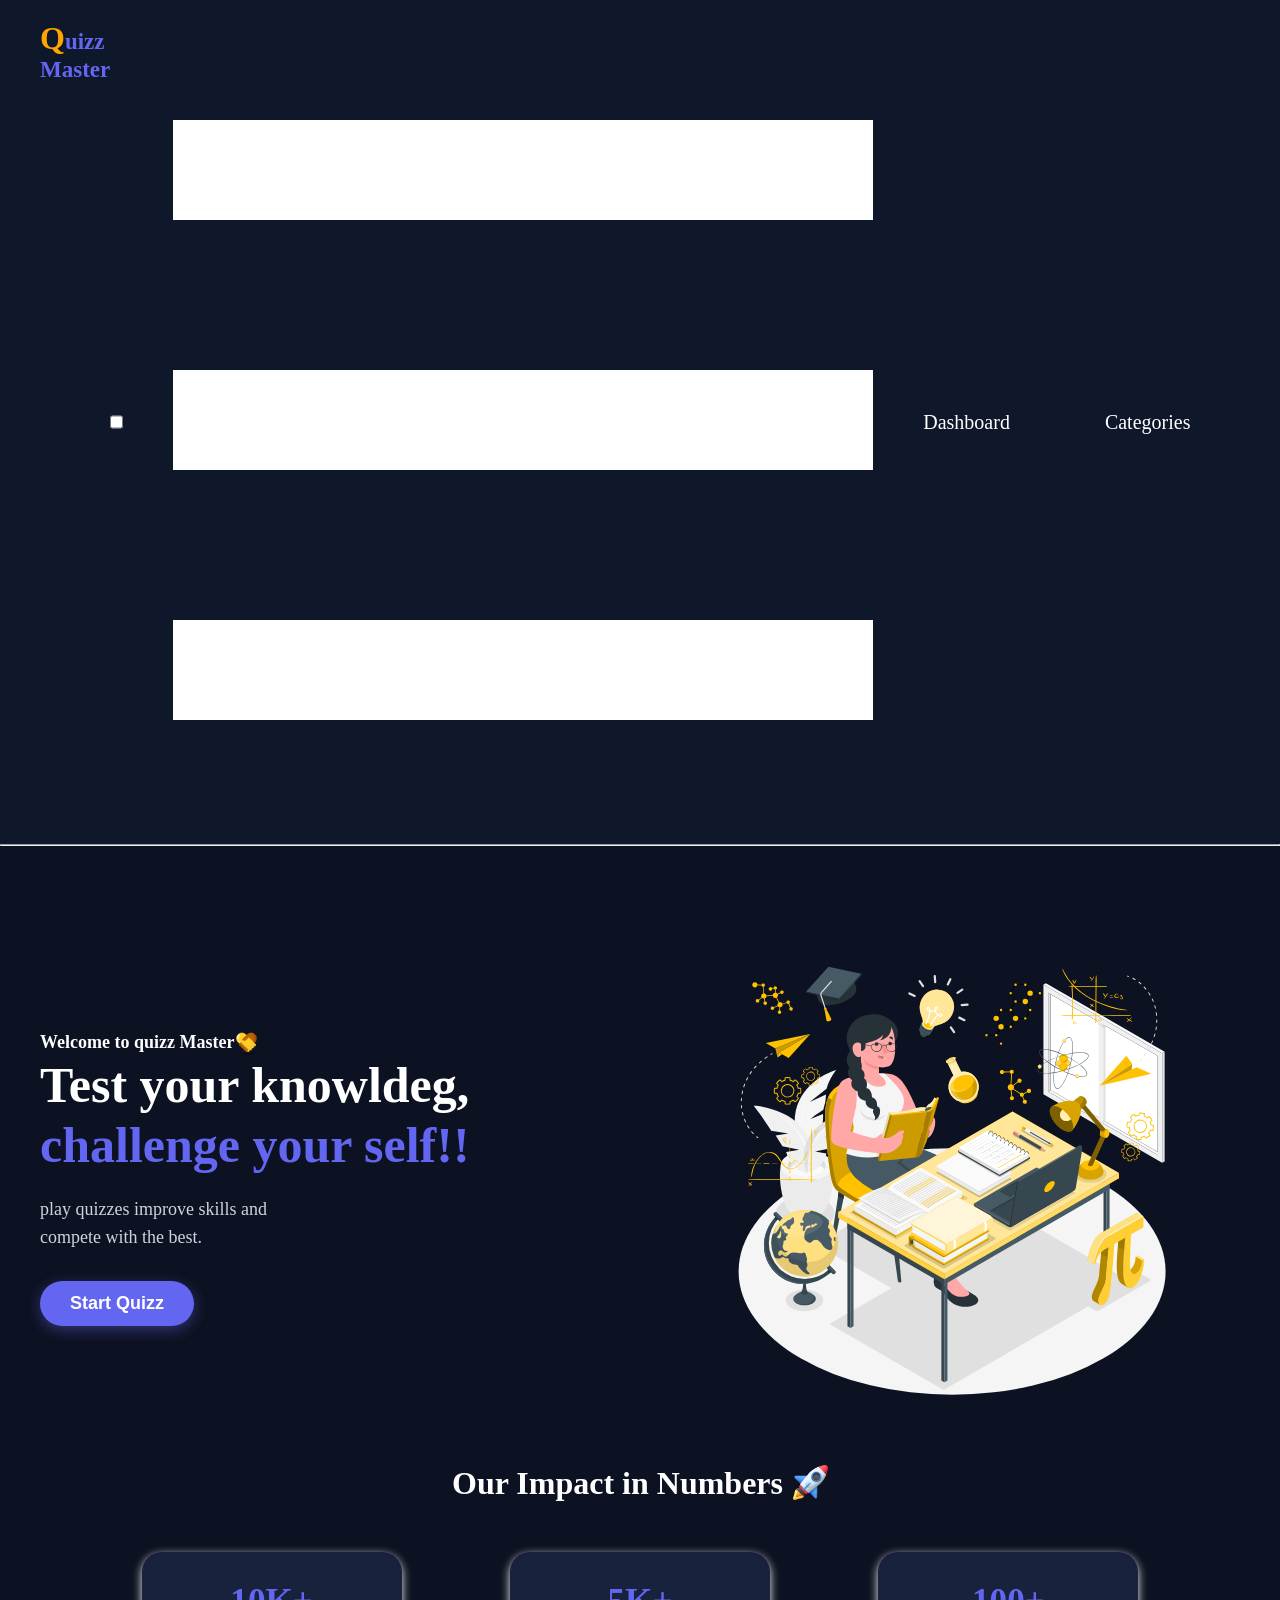
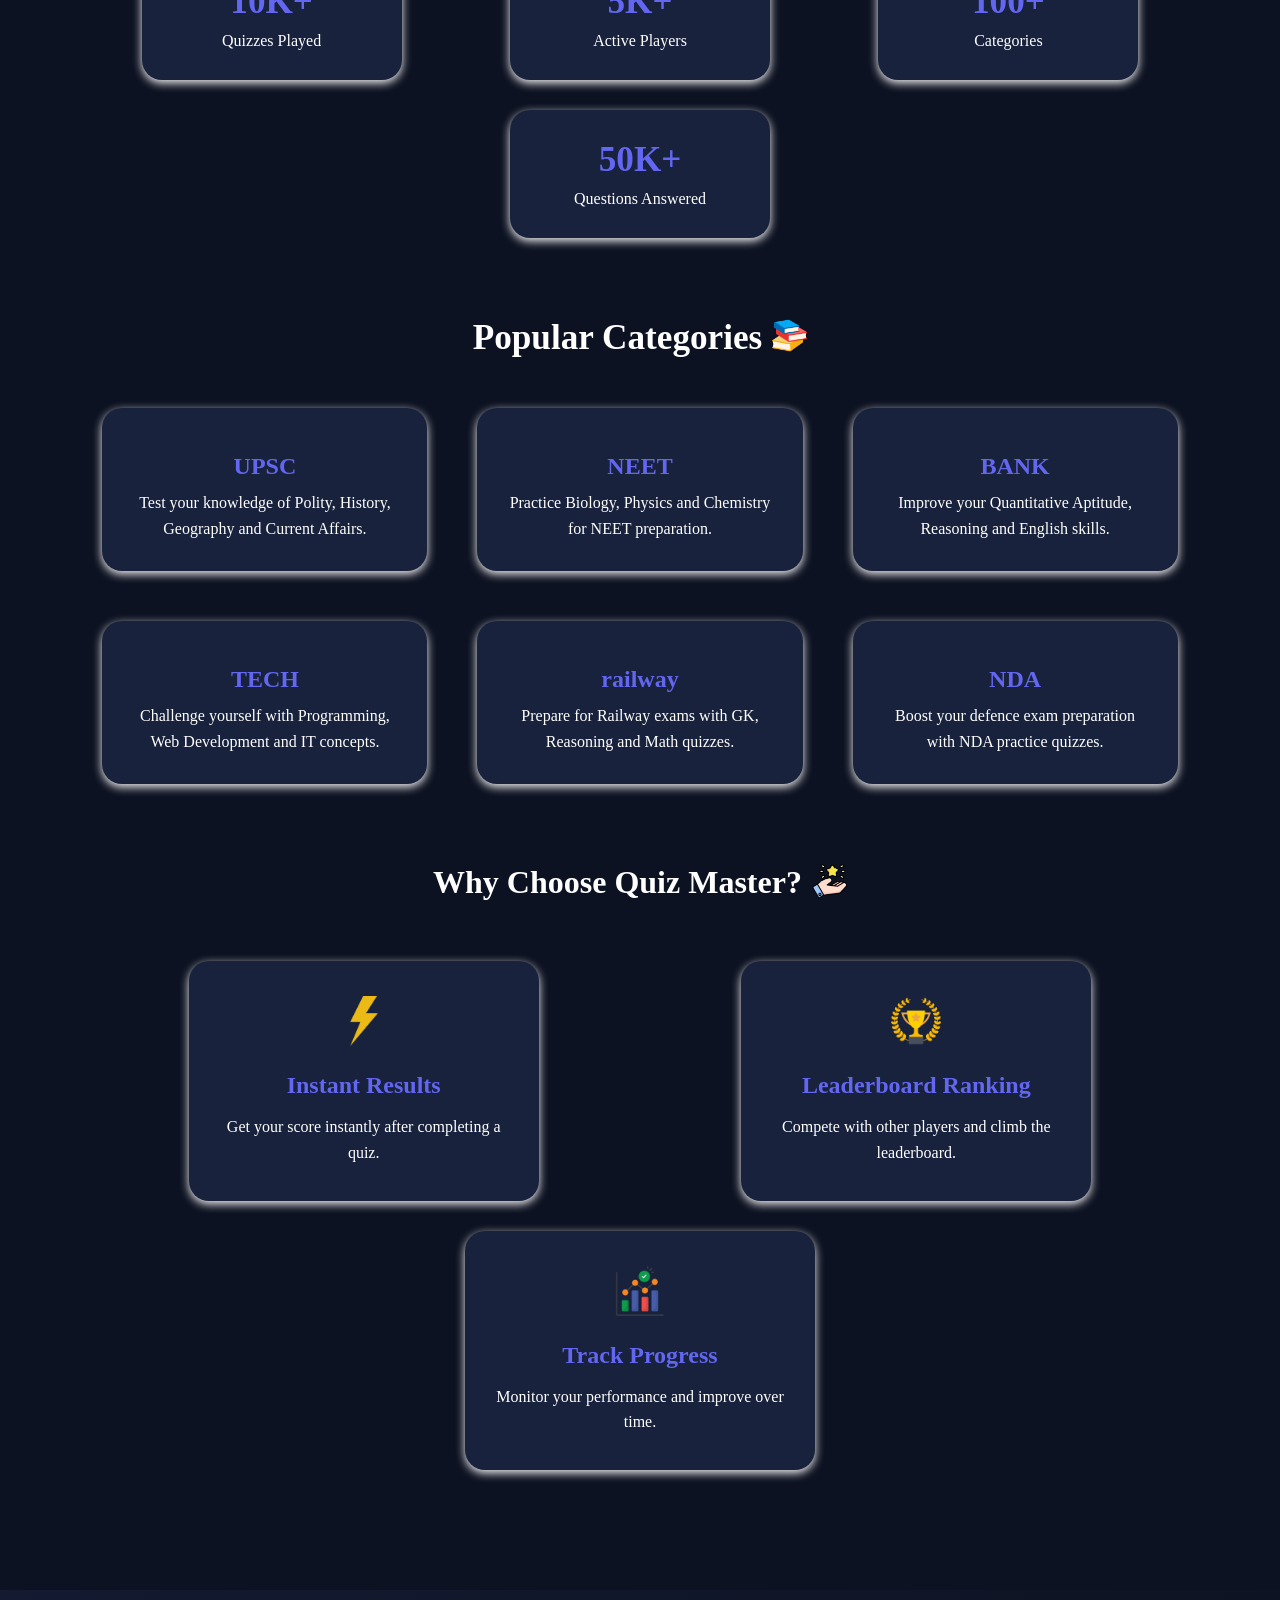
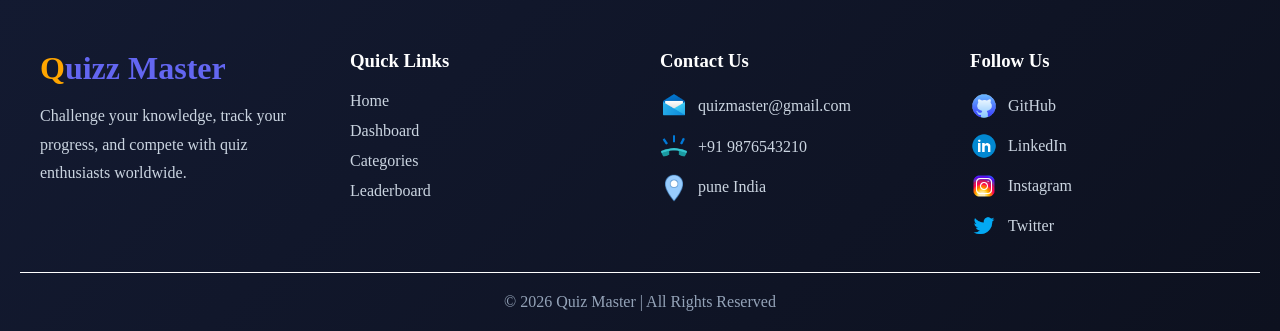
==== commit 57d30dc1: "formatting" ====
--- a/index.html
+++ b/index.html
@@ -5,7 +5,7 @@
     <meta charset="UTF-8">
     <meta name="viewport" content="width=device-width, initial-scale=1.0">
     <title>quizz</title>
-    <link rel="stylesheet" href="./css/navbaar.css">
+    <link rel="stylesheet" href="./css/NavBar.css">
     <link rel="stylesheet" href="./css/home.css">
     <link rel="stylesheet" href="./css/footer.css">
 </head>
--- a/css/NavBar.css
+++ b/css/NavBar.css
@@ -0,0 +1,278 @@
+.main-box-navbar {
+    display: flex;
+    justify-content: space-between;
+    background-color: #0F172A;
+    padding: 20px 40px;
+}
+
+* {
+    margin: 0;
+    padding: 0;
+
+}
+
+.logo-contaner {
+    color: #6366F1;
+    font-size: 23px;
+    font-weight: bold;
+}
+
+.logo-contaner::first-letter {
+    color: orange;
+    font-size: 2rem;
+}
+
+.nav-links {
+    display: flex;
+    align-items: center;
+    gap: 95px;
+    font-size: 20px;
+    font-weight: 500;
+    color: #F8FAFC;
+}
+.nav-links a{
+    text-decoration: none;
+    color: white;
+     transition: transform 0.2s ease; 
+}
+.nav-links a:hover{
+    text-decoration: underline orange;
+   
+    transform: translateY(-3px); 
+    color: orange;
+    
+
+}
+
+.login-button-contaner {
+    display: flex;
+    align-items: center;
+    gap: 30px;
+
+
+}
+
+.login-btn {
+    border: none;
+    background-color: #6366F1;
+    color: white;
+    padding: 7px 15px;
+    font-size: 15px;
+    border-radius: 20px;
+    cursor: pointer;
+}
+.login-btn:hover{
+    border: 2px solid orange;
+}
+.singup-btn {
+
+    background-color: #6366F1;
+    color: white;
+    padding: 8px 12px;
+    border: 2px solid black;
+    font-size: 15px;
+    border-radius: 20px;
+
+}
+
+body {
+    background-color: #0d1222;
+    font-family: inherit;
+}
+
+.menu-btn {
+    font-size: 30px;
+    cursor: pointer;
+    display: none;
+
+}
+
+.mobile-menu {
+    display: none;
+}
+
+@media (max-width:768px) {
+
+    .menu-btn {
+        display: block;
+    }
+
+    .nav-links {
+        display: none;
+    }
+
+    .login-button-contaner {
+        display: none;
+    }
+
+    .mobile-menu.active {
+        display: flex;
+        flex-direction: column;
+        align-items: start;
+
+        gap: 15px;
+        color: white;
+    }
+
+
+}
+
+.modal {
+    display:none;
+    position: fixed;
+    top: 0;
+    left: 0;
+    width: 100%;
+    height: 100%;
+    background-color: rgba(0, 0, 0, 0.7);
+
+
+}
+
+.modal-ctn {
+    width: 700px;
+    height: 450px;
+    background-color: white;
+    padding: 25px;
+    border-radius: 15px;
+    position: absolute;
+    top: 50%;
+    left: 50%;
+    transform: translate(-50%, -50%);
+    display: flex;
+    box-shadow: 0px 0px 10px 3px #cabfbf;
+    justify-content: space-around;
+    align-items: center;
+
+
+}
+
+.modal-ctn input {
+    width: 100%;
+    padding: 12px;
+    margin-top: 10px;
+    border-radius: 8px;
+    margin-bottom: 5px;
+    height: 100%;
+
+    font-size: 14px;
+}
+
+.modal-ctn button {
+    width: 50%;
+    padding: 12px;
+    margin-top: 25px;
+    border-radius: 8px;
+    background-color: #6366F1;
+    color: white;
+    cursor: pointer;
+    text-align: center;
+    margin-left: 60px;
+}
+
+
+.modal-ctn h2 {
+    margin-bottom: 28px;
+    font-size: 35px;
+    margin-left: 10px;
+    text-align: center;
+}
+
+.close {
+    position: absolute;
+    right: 0px;
+    top: 0;
+    font-size: 25px;
+    width: 30px;
+    height: 30px;
+    font-weight: 30px;
+    text-align: center;
+
+    cursor: pointer;
+}
+
+.close:hover {
+    background-color: #6366F1;
+    color: white;
+}
+
+
+.signup-modal{
+
+    display:none;
+    position: fixed;
+    top: 0;
+    left: 0;
+    width: 100%;
+    height: 100%;
+    background-color: rgba(0, 0, 0, 0.7);
+
+}
+.modal-content{
+
+     width: 700px;
+    height: 450px;
+    background-color: white;
+    padding: 25px;
+    border-radius: 15px;
+    position: absolute;
+    top: 50%;
+    left: 50%;
+    transform: translate(-50%, -50%);
+   display: flex;
+   justify-content:space-between ;
+ align-items: center;
+    box-shadow: 0px 0px 10px 3px #cabfbf;
+    gap: 20px;
+    
+
+}
+#signupForm{
+    display: flex;
+    flex-direction: column;
+    gap: 15px;
+    max-width: 280px;
+}
+#signupForm input{
+
+    width: 100%;
+    padding: 10px 12px;
+    font-size: 14px;
+    border: 1px solid black;
+    border-radius: 6px;
+    outline: none;
+    box-sizing: border-box;
+    transition: border-color 0.3s ease;
+
+}
+#signupForm input:focus{
+
+    border-color: #007bff;
+
+}
+#signupForm button{
+    padding: 12px;
+    background-color: #007bff;
+    color: white;
+    border: none;
+    border-radius: 6px;
+    font-weight: bold;
+    cursor: pointer;
+    transition: background 0.3 ese;
+}
+
+#signupForm button:hover{
+    background-color: #0056b3;
+}
+.form-wrapper{
+    display: flex;
+    flex-direction: column;
+    gap: 15px;
+}
+
+.form-wrapper h2{
+    margin: 0;
+    font-size: 24px;
+    font-family: sans-serif;
+    color: #333;
+}
--- a/css/home.css
+++ b/css/home.css
@@ -260,4 +260,43 @@
 
 /*resposive code for stats section*/
 
-}+
+
+.stats-section{
+    padding: 30px 20px;
+}
+
+.stats-heading{
+    font-size: 1.5rem;
+    margin-bottom: 30px;
+}
+
+.stats-heading img{
+    height: 25px;
+}
+
+.stats-container{
+    gap: 20px;
+}
+
+.stat-card{
+    width: 45%;
+    max-width: 300px;
+    margin: 0 auto;
+}
+
+.stat-card h3{
+    font-size: 1.8rem;
+}
+
+.stat-card p{
+    font-size: 0.9rem;
+}
+
+/*resposive code for category card*/
+
+
+
+
+}
+
--- a/css/footer.css
+++ b/css/footer.css
@@ -13,7 +13,8 @@
     margin: 0 auto;
 
     display: grid;
-    grid-template-columns: repeat(4, 2fr);
+   grid-template-columns: repeat(auto-fit,minmax(220px,1fr));
+    
     
     column-gap: 40px;
 }
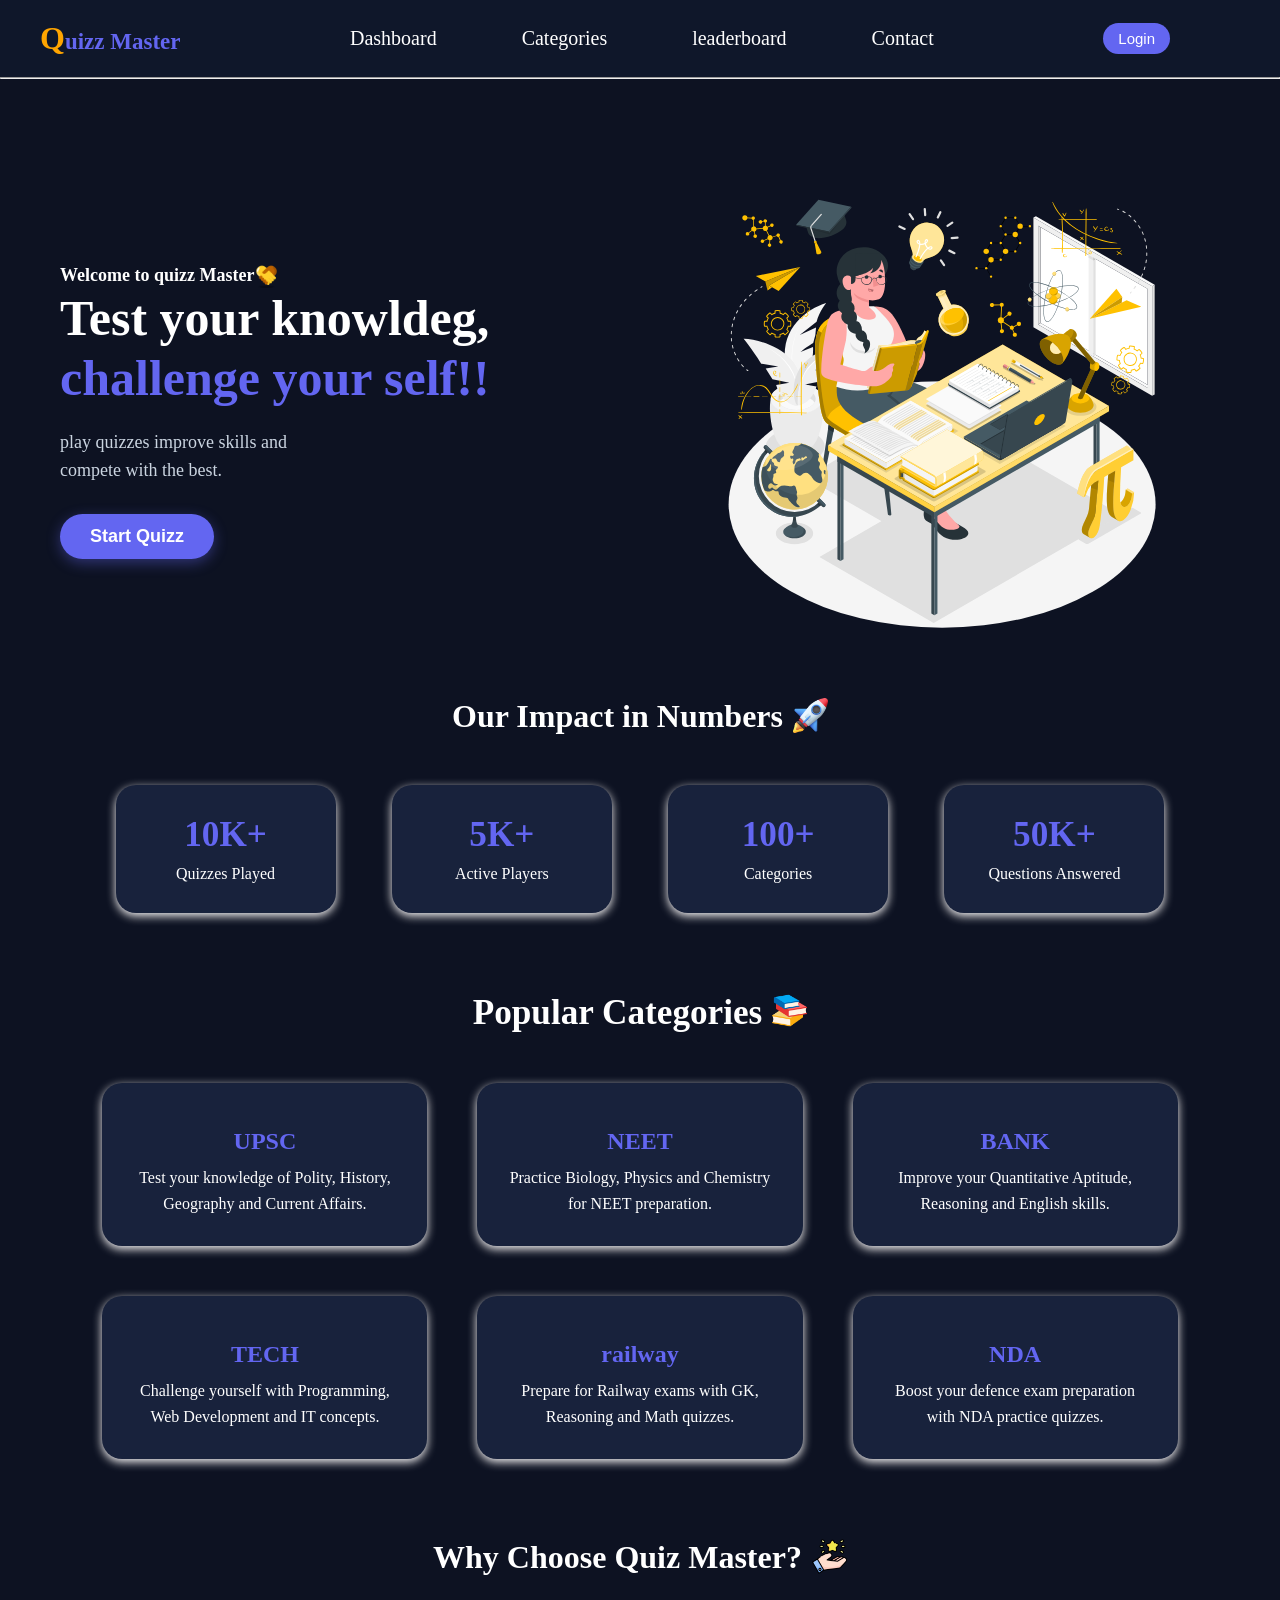
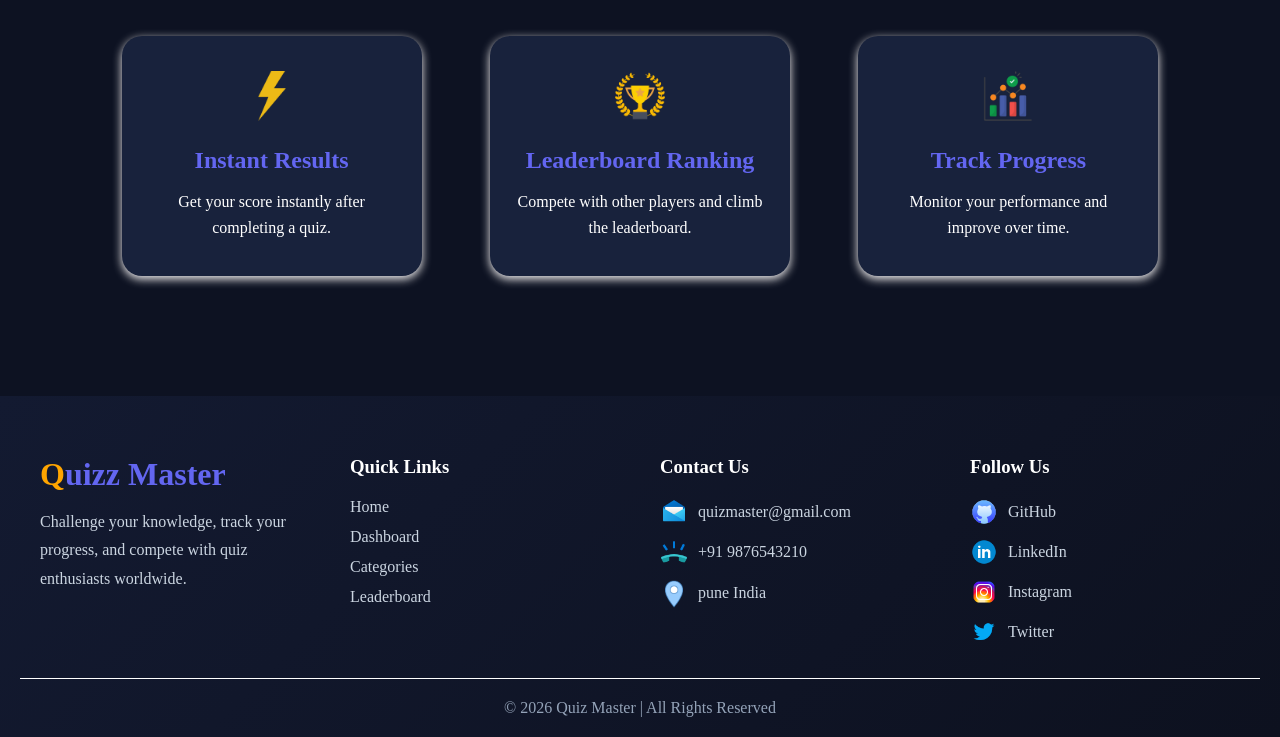
==== commit 33504824: "path change" ====
--- a/index.html
+++ b/index.html
@@ -5,7 +5,7 @@
     <meta charset="UTF-8">
     <meta name="viewport" content="width=device-width, initial-scale=1.0">
     <title>quizz</title>
-    <link rel="stylesheet" href="./css/NavBar.css">
+    <link rel="stylesheet" href="./css/navbaar.css">
     <link rel="stylesheet" href="./css/home.css">
     <link rel="stylesheet" href="./css/footer.css">
 </head>
--- a/css/navbaar.css
+++ b/css/navbaar.css
@@ -0,0 +1,372 @@
+.main-box-navbar {
+    display: flex;
+    justify-content: space-between;
+    background-color: #0F172A;
+    padding: 20px 40px;
+   width: 100%;
+   
+}
+
+* {
+    margin: 0;
+    padding: 0;
+    box-sizing: border-box;
+   
+
+}
+
+.logo-contaner {
+    color: #6366F1;
+    font-size: 23px;
+    font-weight: bold;
+}
+
+.logo-contaner::first-letter {
+    color: orange;
+    font-size: 2rem;
+}
+
+.nav-links {
+    display: flex;
+    align-items: center;
+    gap: 85px;
+    font-size: 20px;
+    font-weight: 500;
+    color: #F8FAFC;
+}
+.nav-links a{
+    text-decoration: none;
+    color: white;
+     transition: transform 0.2s ease; 
+}
+.nav-links a:hover{
+    text-decoration: underline orange;
+   
+    transform: translateY(-3px); 
+    color: orange;
+    
+
+}
+
+.login-button-contaner {
+    display: flex;
+    align-items: center;
+    gap: 30px;
+    margin-right: 70px;
+
+
+}
+
+.login-btn {
+    border: none;
+    background-color: #6366F1;
+    color: white;
+    padding: 7px 15px;
+    font-size: 15px;
+    border-radius: 20px;
+    cursor: pointer;
+}
+.login-btn:hover{
+    border: 2px solid orange;
+}
+.singup-btn {
+
+    background-color: #6366F1;
+    color: white;
+    padding: 8px 12px;
+    border: 2px solid black;
+    font-size: 15px;
+    border-radius: 20px;
+
+}
+
+body {
+    background-color: #0d1222;
+    font-family: inherit;
+}
+
+.menu-btn {
+    font-size: 30px;
+    cursor: pointer;
+    display: none;
+
+}
+
+.mobile-menu {
+    display: none;
+}
+
+/*@media (max-width:768px) {
+
+    .menu-btn {
+        display: block;
+    }
+
+    .nav-links {
+        display: none;
+    }
+
+    .login-button-contaner {
+        display: none;
+    }
+
+    .mobile-menu.active {
+        display: flex;
+        flex-direction: column;
+        align-items: start;
+
+        gap: 15px;
+        color: white;
+    }
+
+
+}*/
+
+
+
+.menu-toggle{
+    display: none;
+}
+
+/* Hide hamburger on desktop */
+.humburger{
+    display: none;
+}
+@media screen and (max-width:768px){
+
+    .main-box-navbar{
+        display: flex;
+        flex-wrap: wrap;
+        align-items: center;
+        justify-content: space-between;
+        padding: 15px 20px;
+    }
+
+    /* Show hamburger icon */
+    .humburger{
+        display: block;
+        cursor: pointer;
+    }
+
+    .humburger img{
+        width: 30px;
+        height: 30px;
+    }
+
+    /* Hide menu and login button initially */
+    .nav-links,
+    .login-button-contaner{
+        display: none;
+        width: 100%;
+        text-align: center;
+        margin-top: 15px;
+    }
+
+    /* Show menu when checkbox is checked */
+    .menu-toggle:checked ~ .nav-links{
+        display: flex;
+        flex-direction: column;
+        gap: 15px;
+    }
+
+    .menu-toggle:checked ~ .login-button-contaner{
+        display: flex;
+        justify-content: center;
+        margin-top: 15px;
+    }
+
+    .nav-links a{
+        display: block;
+        font-size: 16px;
+    }
+}
+
+
+
+.modal {
+    display:none;
+    position: fixed;
+    top: 0;
+    left: 0;
+    width: 100%;
+    height: 100%;
+    background-color: rgba(0, 0, 0, 0.7);
+
+
+}
+
+.modal-ctn {
+    width: 700px;
+    height: 450px;
+    background-color: white;
+    padding: 25px;
+    border-radius: 15px;
+    position: absolute;
+    top: 50%;
+    left: 50%;
+    transform: translate(-50%, -50%);
+    display: flex;
+    box-shadow: 0px 0px 10px 3px #cabfbf;
+    justify-content: space-around;
+    align-items: center;
+    
+
+
+}
+
+.modal-ctn input {
+    width: 100%;
+    padding: 12px;
+    margin-top: 10px;
+    border-radius: 8px;
+    margin-bottom: 5px;
+    height: 100%;
+box-sizing: border-box;
+    font-size: 14px;
+}
+
+.modal-ctn button {
+    width: 100%;
+    padding: 12px;
+    margin-top: 15px;
+    
+    background-color: #007bff;
+    color: white;
+    cursor: pointer;
+    text-align: center;
+    
+    margin-bottom: 15px;
+    height: 100%;
+  
+     border: none;
+    border-radius: 6px;
+    font-weight: bold;
+    cursor: pointer;
+    transition: background 0.3 ese;
+}
+
+
+
+.modal-ctn h2 {
+    margin-bottom: 28px;
+   
+    margin-left: 10px;
+    text-align: center;
+     font-family: sans-serif;
+     font-size: 24px;
+    font-family: sans-serif;
+    color: #333;
+}
+.form-img{
+     width: 50%;
+    max-width: 100%;
+    height: auto;
+}
+
+.close {
+    position: absolute;
+    right: 0px;
+    top: 0;
+    font-size: 25px;
+    width: 30px;
+    height: 30px;
+    font-weight: 30px;
+    text-align: center;
+
+    cursor: pointer;
+}
+
+.close:hover {
+    background-color: #6366F1;
+    color: white;
+}
+
+
+.signup-modal{
+
+    display:none;
+    position: fixed;
+    top: 0;
+    left: 0;
+    width: 100%;
+    height: 100%;
+    background-color: rgba(0, 0, 0, 0.7);
+
+}
+.modal-content{
+
+     width: 700px;
+    height: 450px;
+    background-color: white;
+    padding: 25px;
+    border-radius: 15px;
+    position: absolute;
+    top: 50%;
+    left: 50%;
+    transform: translate(-50%, -50%);
+   display: flex;
+   justify-content:space-between ;
+ align-items: center;
+    box-shadow: 0px 0px 10px 3px #cabfbf;
+    gap: 20px;
+    
+
+}
+#signupForm{
+    display: flex;
+    flex-direction: column;
+    gap: 15px;
+    max-width: 280px;
+}
+#signupForm input{
+
+    width: 100%;
+    padding: 10px 12px;
+    font-size: 14px;
+    border: 1px solid black;
+    border-radius: 6px;
+    outline: none;
+    box-sizing: border-box;
+    transition: border-color 0.3s ease;
+    text-align: start;
+
+}
+#signupForm input:focus{
+
+    border-color: #007bff;
+
+}
+#signupForm button{
+    padding: 12px;
+    background-color: #007bff;
+    color: white;
+    border: none;
+    border-radius: 6px;
+    font-weight: bold;
+    cursor: pointer;
+    transition: background 0.3 ese;
+}
+
+#signupForm button:hover{
+    background-color: #0056b3;
+}
+.form-wrapper{
+    display: flex;
+    flex-direction: column;
+    gap: 15px;
+    width: 50%;
+    align-items: center;
+}
+
+.form-wrapper h2{
+    
+    font-size: 24px;
+    font-family: sans-serif;
+    color: #333;
+    
+}
+.signup-img{
+    width: 50%;
+    max-width: 100%;
+    height: auto;
+}
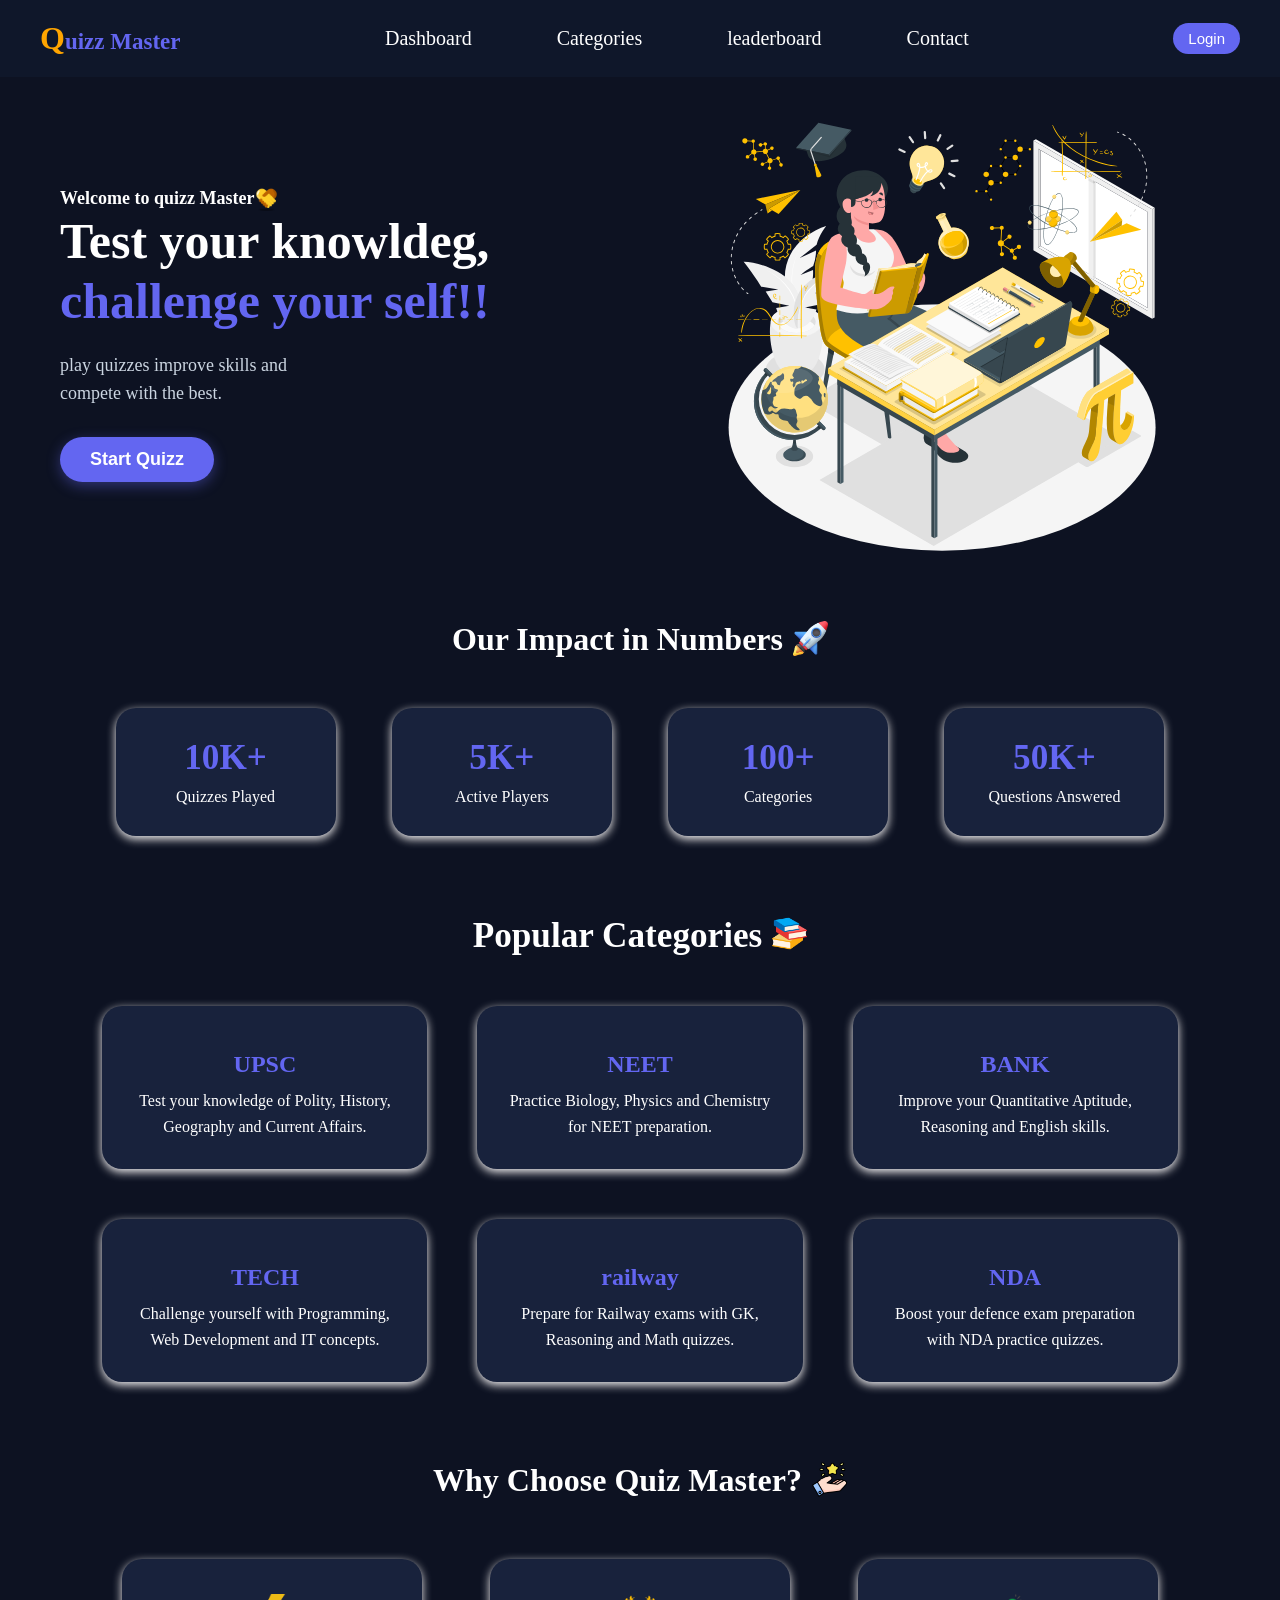
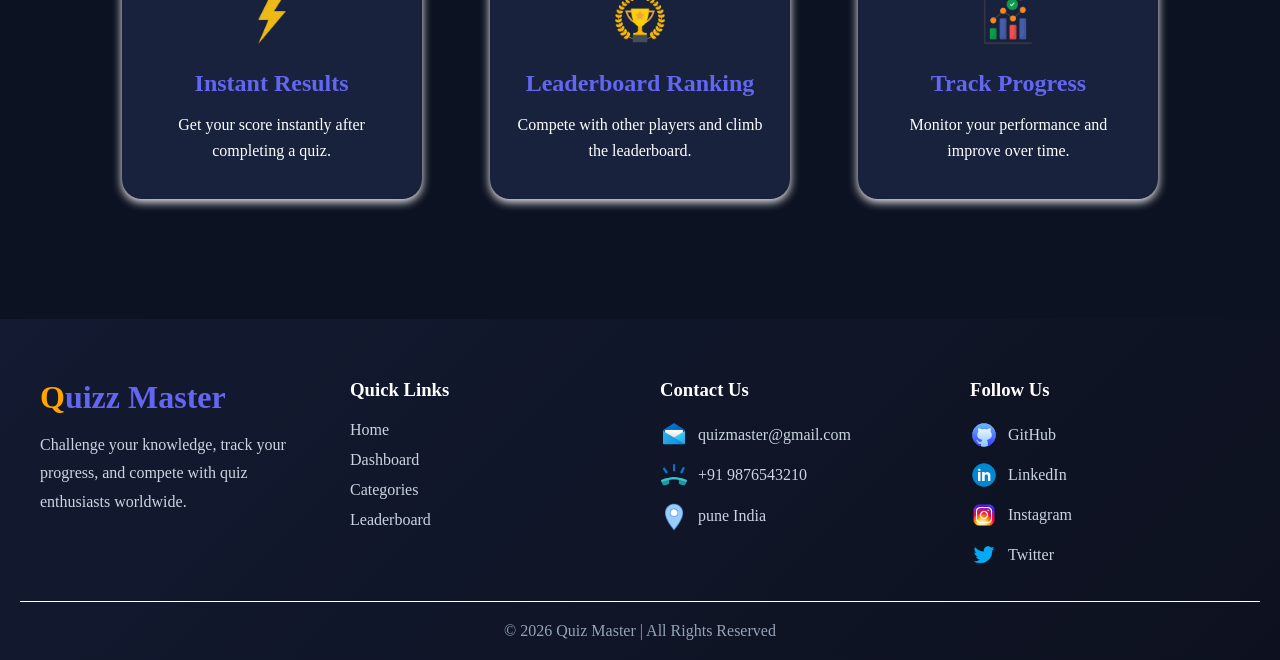
==== commit 7c2558f6: "all done" ====
--- a/index.html
+++ b/index.html
@@ -16,33 +16,23 @@
 
             <div class="logo-contaner"> <span>Quizz Master</span></div>
 
-           <!--<div class="menu-btn" id="menu-btn"><img src="./images/humbergear-menu.svg" height="30px"></div>-->
-          <input type="checkbox" id="menu-toggle" class="menu-toggle">
+            <!--<div class="menu-btn" id="menu-btn"><img src="./images/humbergear-menu.svg" height="30px"></div>-->
+            <input type="checkbox" id="menu-toggle" class="menu-toggle">
 
             <label for="menu-toggle" class="humburger">
                 <img src="./images/humbergear-menu.svg" alt="menu">
             </label>
 
 
-            <div class="nav-links" id="links"><a href="./pages/dashboard.html"  id="dashboard-link">Dashboard</a>
-                <a href="./pages/categories.html"  id="Categories-link">Categories</a>
-                <a href="./pages/leaderboard.html"  id="leaderboard-link">leaderboard</a>
-                <a href="#" target="_blank">Contact</a>
-            </div>
-            <div class="login-button-contaner"> 
+            <div class="nav-links" id="links"><a href="./pages/dashboard.html" id="dashboard-link">Dashboard</a>
+                <a href="./pages/categories.html" id="Categories-link">Categories</a>
+                <a href="./pages/leaderboard.html" id="leaderboard-link">leaderboard</a>
+                <a href="./pages/contact-us.html" target="_blank">Contact</a>
+            </div>
+            <div class="login-button-contaner">
                 <button type="button" class="login-btn" id="logn-btn"><a>Login</a></button>
             </div>
         </div>
-
-        <!--mobile menu
-        <div class="mobile-menu" id="mbl-menu">
-            <a>Home</a>
-            <a>Categories</a>
-            <a>leaderboard</a>
-
-            <button id="logn-btn">Login</button>
-            <button>Sign up</button>
-        </div>-->
 
     </header>
     <hr>
@@ -56,7 +46,7 @@
             <div class="form-img">
                 <img src="./images/login-img.svg" height="300px">
             </div>
- 
+
             <form id="login-form">
 
                 <h2>Login</h2>
@@ -67,8 +57,8 @@
                 <label for="lgn-pswrd">Password :</label><br>
                 <input type="password" placeholder="Password" id="lgn-pswrd"><br>
                 <button type="submit">Login</button>
-<p>Don't have an account?<a href="#" id="openSignup">Signup</a>
-</p> 
+                <p>Don't have an account?<a href="#" id="openSignup">Signup</a>
+                </p>
 
 
 
@@ -86,25 +76,25 @@
                 </span></div>
             <div class="signup-img"><img src="./images/signup-img.svg" height="350px"></div>
 
-           <div class="form-wrapper">
-             <h2>Sign Up</h2>
-            <form id="signupForm">
-                <input type="text" id="name" placeholder="Full Name">
-
-                <input type="email" id="email" placeholder="Email">
-
-                <input type="password" id="password" placeholder="Password">
-
-                <input type="password" placeholder="confirm password">
-
-                <button type="submit">
-                    Create account
-                </button>
-<p>
-    Already have an account?<a href="#" id="openLogin">Login</a>
-</p>
-            </form>
-           </div>
+            <div class="form-wrapper">
+                <h2>Sign Up</h2>
+                <form id="signupForm">
+                    <input type="text" id="name" placeholder="Full Name">
+
+                    <input type="email" id="email" placeholder="Email">
+
+                    <input type="password" id="password" placeholder="Password">
+
+                    <input type="password" placeholder="confirm password">
+
+                    <button type="submit">
+                        Create account
+                    </button>
+                    <p>
+                        Already have an account?<a href="#" id="openLogin">Login</a>
+                    </p>
+                </form>
+            </div>
 
         </div>
 
@@ -123,195 +113,200 @@
             <img src="./images/hero-section-img.svg" height="400px">
         </div>
     </div>
-    
-       <section class="stats-section">
-
-    <h2 class="stats-heading">
-        Our Impact in Numbers <img src="./images/rocket.png" height="35px">
-    </h2>
-
-    <div class="stats-container">
-
-        <div class="stat-card">
-            <h3>10K+</h3>
-            <p>Quizzes Played</p>
-        </div>
-
-        <div class="stat-card">
-            <h3>5K+</h3>
-            <p>Active Players</p>
-        </div>
-
-        <div class="stat-card">
-            <h3>100+</h3>
-            <p>Categories</p>
-        </div>
-
-        <div class="stat-card">
-            <h3>50K+</h3>
-            <p>Questions Answered</p>
-        </div>
-
-    </div>
-
-</section>
-
-<section class="categories-section">
-
-    <h2 class="category-heading">
-        Popular Categories <img src="./images/stack-of-books.png" height="35px">
-    </h2>
-
-    <div class="category-container">
-
-        <div class="category-card">
-            <span></span>
-            <h3>UPSC</h3>
-            <p>Test your knowledge of Polity, History, Geography and Current Affairs.</p>
-        </div>
-
-        <div class="category-card">
-            <span></span>
-            <h3>NEET</h3>
-            <p>Practice Biology, Physics and Chemistry for NEET preparation.</p>
-        </div>
-
-        <div class="category-card">
-            <span></span>
-            <h3>BANK</h3>
-            <p>Improve your Quantitative Aptitude, Reasoning and English skills.</p>
-        </div>
-
-        <div class="category-card">
-            <span></span>
-            <h3>TECH</h3>
-            <p>Challenge yourself with Programming, Web Development and IT concepts.</p>
-        </div>
-
-        <div class="category-card">
-            <span></span>
-            <h3>railway</h3>
-            <p>Prepare for Railway exams with GK, Reasoning and Math quizzes.</p>
-        </div>
-
-        <div class="category-card">
-            <span></span>
-            <h3>NDA</h3>
-            <p>Boost your defence exam preparation with NDA practice quizzes.</p>
-        </div>
-
-    </div>
-
-</section>
-
-<section class="why-choose-section">
-
-    <h2 class="why-heading">
-        Why Choose Quiz Master? <img src="./images/rating.png" height="35px">
-    </h2>
-
-    <div class="why-container">
-
-        <div class="why-card">
-            <div class="icon"><img src="./images/flash.png" height="50px"></div>
-
-            <h3>Instant Results</h3>
-
+
+    <section class="stats-section">
+
+        <h2 class="stats-heading">
+            Our Impact in Numbers <img src="./images/rocket.png" height="35px">
+        </h2>
+
+        <div class="stats-container">
+
+            <div class="stat-card">
+                <h3>10K+</h3>
+                <p>Quizzes Played</p>
+            </div>
+
+            <div class="stat-card">
+                <h3>5K+</h3>
+                <p>Active Players</p>
+            </div>
+
+            <div class="stat-card">
+                <h3>100+</h3>
+                <p>Categories</p>
+            </div>
+
+            <div class="stat-card">
+                <h3>50K+</h3>
+                <p>Questions Answered</p>
+            </div>
+
+        </div>
+
+    </section>
+
+    <section class="categories-section">
+
+        <h2 class="category-heading">
+            Popular Categories <img src="./images/stack-of-books.png" height="35px">
+        </h2>
+
+        <div class="category-container">
+
+            <div class="category-card">
+                <span></span>
+                <h3>UPSC</h3>
+                <p>Test your knowledge of Polity, History, Geography and Current Affairs.</p>
+            </div>
+
+            <div class="category-card">
+                <span></span>
+                <h3>NEET</h3>
+                <p>Practice Biology, Physics and Chemistry for NEET preparation.</p>
+            </div>
+
+            <div class="category-card">
+                <span></span>
+                <h3>BANK</h3>
+                <p>Improve your Quantitative Aptitude, Reasoning and English skills.</p>
+            </div>
+
+            <div class="category-card">
+                <span></span>
+                <h3>TECH</h3>
+                <p>Challenge yourself with Programming, Web Development and IT concepts.</p>
+            </div>
+
+            <div class="category-card">
+                <span></span>
+                <h3>railway</h3>
+                <p>Prepare for Railway exams with GK, Reasoning and Math quizzes.</p>
+            </div>
+
+            <div class="category-card">
+                <span></span>
+                <h3>NDA</h3>
+                <p>Boost your defence exam preparation with NDA practice quizzes.</p>
+            </div>
+
+        </div>
+
+    </section>
+
+    <section class="why-choose-section">
+
+        <h2 class="why-heading">
+            Why Choose Quiz Master? <img src="./images/rating.png" height="35px">
+        </h2>
+
+        <div class="why-container">
+
+            <div class="why-card">
+                <div class="icon"><img src="./images/flash.png" height="50px"></div>
+
+                <h3>Instant Results</h3>
+
+                <p>
+                    Get your score instantly after completing a quiz.
+                </p>
+            </div>
+
+            <div class="why-card">
+                <div class="icon"><img src="./images/awards.png" height="50px"></div>
+
+                <h3>Leaderboard Ranking</h3>
+
+                <p>
+                    Compete with other players and climb the leaderboard.
+                </p>
+            </div>
+
+            <div class="why-card">
+                <div class="icon"><img src="./images/progress.png" height="50px"></div>
+
+                <h3>Track Progress</h3>
+
+                <p>
+                    Monitor your performance and improve over time.
+                </p>
+            </div>
+
+        </div>
+
+    </section>
+
+    <footer class="footer">
+
+        <div class="footer-container">
+
+            <!-- Logo Section -->
+            <div class="footer-box">
+                <h2 class="footer-logo">Quizz Master</h2>
+                <p>
+                    Challenge your knowledge, track your progress,
+                    and compete with quiz enthusiasts worldwide.
+                </p>
+            </div>
+
+            <!-- Quick Links -->
+            <div class="footer-box">
+                <h3>Quick Links</h3>
+
+                <a href="./index.html">Home</a>
+                <a href="./pages/dashboard.html" class="quick-link">Dashboard</a>
+                <a href="./pages/categories.html" class="quick-link">Categories</a>
+                <a href="./pages/leaderboard.html" class="quick-link">Leaderboard</a>
+            </div>
+
+            <!-- Contact -->
+            <div class="footer-box">
+                <h3>Contact Us</h3>
+
+                <p> <a href="mailto:quizmaster@gmail.com"><img src="./images/mail-icon.png"
+                            height="28px">quizmaster@gmail.com</a></p>
+                <p> <a href="tel:+91 9876543210"><img src="./images/call-icon.png" height="28px">+91 9876543210</a></p>
+                <p> <a href="https://maps.app.goo.gl/2eyyGiFhzCetyrBe6" alt="map" target="_blank"><img
+                            src="./images/location-icon.png" height="28px">pune India</a></p>
+
+
+            </div>
+
+            <!-- Social -->
+            <div class="footer-box">
+                <h3>Follow Us</h3>
+
+                <a href="https://github.com/" target="_blank"><img src="./images/git-hub-icon.png" height="28px">
+                    GitHub</a>
+                <a href="https://in.linkedin.com/" target="_blank"> <img src="./images/linkedin-icon.png"
+                        height="28px">LinkedIn</a>
+                <a href="https://www.instagram.com/" target="_blank"><img src="./images/insta-icon.png" height="28px">
+                    Instagram</a>
+                <a href="https://x.com/" target="_blank"> <img src="./images/twitter-icon.png" height="28px">Twitter</a>
+            </div>
+        </div>
+
+        <div class="footer-bottom">
             <p>
-                Get your score instantly after completing a quiz.
+                © 2026 Quiz Master | All Rights Reserved
             </p>
         </div>
 
-        <div class="why-card">
-            <div class="icon"><img src="./images/awards.png" height="50px"></div>
-
-            <h3>Leaderboard Ranking</h3>
-
-            <p>
-                Compete with other players and climb the leaderboard.
-            </p>
-        </div>
-
-        <div class="why-card">
-            <div class="icon"><img src="./images/progress.png" height="50px"></div>
-
-            <h3>Track Progress</h3>
-
-            <p>
-                Monitor your performance and improve over time.
-            </p>
-        </div>
-
-    </div>
-
-</section>
-
-    <footer class="footer">
-
-    <div class="footer-container">
-
-        <!-- Logo Section -->
-        <div class="footer-box">
-            <h2 class="footer-logo">Quizz Master</h2>
-            <p>
-                Challenge your knowledge, track your progress,
-                and compete with quiz enthusiasts worldwide.
-            </p>
-        </div>
-
-        <!-- Quick Links -->
-        <div class="footer-box">
-            <h3>Quick Links</h3>
-
-            <a href="./index.html" >Home</a>
-            <a href="./pages/dashboard.html" class="quick-link">Dashboard</a>
-            <a href="./pages/categories.html" class="quick-link">Categories</a>
-            <a href="./pages/leaderboard.html"class="quick-link">Leaderboard</a>
-        </div>
-
-        <!-- Contact -->
-        <div class="footer-box" >
-            <h3>Contact Us</h3>
-
-             <p> <a href="mailto:quizmaster@gmail.com"><img src="./images/mail-icon.png" height="28px">quizmaster@gmail.com</a></p>
-            <p> <a href="caalto:+91 9876543210"><img src="./images/call-icon.png" height="28px">+91 9876543210</a></p>
-            <p>  <a href="https://maps.app.goo.gl/2eyyGiFhzCetyrBe6" alt="map" target="_blank"><img src="./images/location-icon.png" height="28px">pune India</a></p>
-
-           
-        </div>
-
-        <!-- Social -->
-        <div class="footer-box">
-            <h3>Follow Us</h3>
-
-            <a href="https://github.com/" target=""><img src="./images/git-hub-icon.png" height="28px"> GitHub</a>
-            <a href="https://in.linkedin.com/"> <img src="./images/linkedin-icon.png" height="28px">LinkedIn</a>
-            <a href="https://www.instagram.com/"><img src="./images/insta-icon.png" height="28px"> Instagram</a>
-            <a href="https://x.com/"> <img src="./images/twitter-icon.png" height="28px">Twitter</a>
-        </div>
-    </div>
-
-    <div class="footer-bottom">
-        <p>
-            © 2026 Quiz Master | All Rights Reserved
-        </p>
-    </div>
-
-</footer>
+    </footer>
     <script>
-       /* const menubtn = document.getElementById("menu-btn");
-        const navlinks = document.getElementById("mbl-menu");
-
-        menubtn.addEventListener("click", () => {
-            navlinks.classList.toggle("active");
-        });*/
+        /* const menubtn = document.getElementById("menu-btn");
+         const navlinks = document.getElementById("mbl-menu");
+ 
+         menubtn.addEventListener("click", () => {
+             navlinks.classList.toggle("active");
+         });*/
 
 
         const loginbtn = document.getElementById("logn-btn");
         const loginmodal = document.getElementById("lgn-modal");
         const close = document.getElementById("close-lgn");
-        const close1 =document.getElementById("close-sinup");
-const signup1 =document.getElementById("signupModal");
+        const close1 = document.getElementById("close-sinup");
+        const signup1 = document.getElementById("signupModal");
 
 
 
@@ -323,229 +318,229 @@
             loginmodal.style.display = "none";
         });
 
-close1.addEventListener("click", () => {
+        close1.addEventListener("click", () => {
             signup1.style.display = "none";
         });
 
 
         // Signup Modal
-const signupModal = document.getElementById("signupModal");
-const signupClose = document.getElementById("signupClose");
-
-// Forms
-const signupForm = document.getElementById("signupForm");
-const loginForm = document.getElementById("login-form");
-
-// Links
-const openSignup = document.getElementById("openSignup");
-const openLogin = document.getElementById("openLogin");
-
-
-// Login -> Signup
-
-openSignup.addEventListener("click",(e)=>{
-
-    e.preventDefault();
-
-    loginmodal.style.display="none";
-
-    signupModal.style.display="block";
-
-});
-
-
-// Signup -> Login
-
-openLogin.addEventListener("click",(e)=>{
-
-    e.preventDefault();
-
-    signupModal.style.display="none";
-
-    loginmodal.style.display="block";
-
-});
-
-
-// Signup Logic
-
-signupForm.addEventListener("submit",(e)=>{
-
-    e.preventDefault();
-
-    const name =
-    document.getElementById("name").value;
-
-    const email =
-    document.getElementById("email").value;
-
-    const password =
-    document.getElementById("password").value;
-
-    let users =
-    JSON.parse(localStorage.getItem("users"))
-    || [];
-
-    const alreadyExists =
-    users.some(user=>user.email===email);
-
-    if(alreadyExists){
-
-        alert("User already exists!");
-
-        return;
-    }
-
-    users.push({
-        name,
-        email,
-        password
-    });
-
-    localStorage.setItem(
-        "users",
-        JSON.stringify(users)
-    );
-
-    alert("Signup Successful");
-    localStorage.setItem("isLoggedIn","true");
-
-localStorage.setItem("currentUser", name);
-
-window.location.href = "././pages/dashboard.html";
-
-});
-
-
-
-// Login Logic
-
-loginForm.addEventListener("submit",(e)=>{
-
-    e.preventDefault();
-
-    const email =
-    document.getElementById("login-email").value;
-
-    const password =
-    document.getElementById("lgn-pswrd").value;
-
-    let users =
-    JSON.parse(localStorage.getItem("users"))
-    || [];
-
-    const user =
-    users.find(user=>
-
-        user.email===email &&
-        user.password===password
-
-    );
-
-    if(user){
-
-    alert("Login Successful");
-
-    localStorage.setItem("isLoggedIn","true");
-
-    localStorage.setItem("currentUser", user.name);
-
-    window.location.href = "././pages/dashboard.html";
-
-}
-    else{
-
-        alert("Invalid Email or Password");
-
-
-    }
-
-});
-
-const dashboardLink =
-document.getElementById("dashboard-link");
-
-const categoriesLink =
-document.getElementById("Categories-link");
-
-const leaderboardLink =
-document.getElementById("leaderboard-link");
-
-
-function checkLogin(event){
-
-    const isLoggedIn =
-    localStorage.getItem("isLoggedIn");
-
-    if(isLoggedIn !== "true"){
-
-        event.preventDefault();
-
-        loginmodal.style.display = "block";
-
-    }
-
-}
-
-
-dashboardLink.addEventListener(
-    "click",
-    checkLogin
-);
-
-categoriesLink.addEventListener(
-    "click",
-    checkLogin
-);
-
-leaderboardLink.addEventListener(
-    "click",
-    checkLogin
-);
-
-
-//startquizz pop up logic
-
-    const startQuizBtn =
-document.getElementById("start-quizz");
-
-startQuizBtn.addEventListener("click", function(e){
-
-    const isLoggedIn =
-    localStorage.getItem("isLoggedIn");
-
-    if(isLoggedIn !== "true"){
-
-        e.preventDefault();
-
-        alert("Please Login or Sign Up first to start the quiz!");
-
-    }
-    else{
-
-        window.location.href =
-        "././pages/categories.html";
-
-    }
-
-});
-
-//logic for quick links of navbar pop up
-
-const quicklinks =document.querySelectorAll(".quick-link");
-
-quicklinks.forEach(link => {
-    link.addEventListener('click',(e) =>{
-
-        if(!localStorage.getItem("isLoggedIn")){
+        const signupModal = document.getElementById("signupModal");
+        const signupClose = document.getElementById("signupClose");
+
+        // Forms
+        const signupForm = document.getElementById("signupForm");
+        const loginForm = document.getElementById("login-form");
+
+        // Links
+        const openSignup = document.getElementById("openSignup");
+        const openLogin = document.getElementById("openLogin");
+
+
+        // Login -> Signup
+
+        openSignup.addEventListener("click", (e) => {
+
             e.preventDefault();
-            alert("oops please login or signup first!!")
+
+            loginmodal.style.display = "none";
+
+            signupModal.style.display = "block";
+
+        });
+
+
+        // Signup -> Login
+
+        openLogin.addEventListener("click", (e) => {
+
+            e.preventDefault();
+
+            signupModal.style.display = "none";
+
+            loginmodal.style.display = "block";
+
+        });
+
+
+        // Signup Logic
+
+        signupForm.addEventListener("submit", (e) => {
+
+            e.preventDefault();
+
+            const name =
+                document.getElementById("name").value;
+
+            const email =
+                document.getElementById("email").value;
+
+            const password =
+                document.getElementById("password").value;
+
+            let users =
+                JSON.parse(localStorage.getItem("users"))
+                || [];
+
+            const alreadyExists =
+                users.some(user => user.email === email);
+
+            if (alreadyExists) {
+
+                alert("User already exists!");
+
+                return;
+            }
+
+            users.push({
+                name,
+                email,
+                password
+            });
+
+            localStorage.setItem(
+                "users",
+                JSON.stringify(users)
+            );
+
+            alert("Signup Successful");
+            localStorage.setItem("isLoggedIn", "true");
+
+            localStorage.setItem("currentUser", name);
+
+            window.location.href = "././pages/dashboard.html";
+
+        });
+
+
+
+        // Login Logic
+
+        loginForm.addEventListener("submit", (e) => {
+
+            e.preventDefault();
+
+            const email =
+                document.getElementById("login-email").value;
+
+            const password =
+                document.getElementById("lgn-pswrd").value;
+
+            let users =
+                JSON.parse(localStorage.getItem("users"))
+                || [];
+
+            const user =
+                users.find(user =>
+
+                    user.email === email &&
+                    user.password === password
+
+                );
+
+            if (user) {
+
+                alert("Login Successful");
+
+                localStorage.setItem("isLoggedIn", "true");
+
+                localStorage.setItem("currentUser", user.name);
+
+                window.location.href = "././pages/dashboard.html";
+
+            }
+            else {
+
+                alert("Invalid Email or Password");
+
+
+            }
+
+        });
+
+        const dashboardLink =
+            document.getElementById("dashboard-link");
+
+        const categoriesLink =
+            document.getElementById("Categories-link");
+
+        const leaderboardLink =
+            document.getElementById("leaderboard-link");
+
+
+        function checkLogin(event) {
+
+            const isLoggedIn =
+                localStorage.getItem("isLoggedIn");
+
+            if (isLoggedIn !== "true") {
+
+                event.preventDefault();
+
+                loginmodal.style.display = "block";
+
+            }
+
         }
-    
-
-    });
-});
-         </script>
+
+
+        dashboardLink.addEventListener(
+            "click",
+            checkLogin
+        );
+
+        categoriesLink.addEventListener(
+            "click",
+            checkLogin
+        );
+
+        leaderboardLink.addEventListener(
+            "click",
+            checkLogin
+        );
+
+
+        //startquizz pop up logic
+
+        const startQuizBtn =
+            document.getElementById("start-quizz");
+
+        startQuizBtn.addEventListener("click", function (e) {
+
+            const isLoggedIn =
+                localStorage.getItem("isLoggedIn");
+
+            if (isLoggedIn !== "true") {
+
+                e.preventDefault();
+
+                alert("Please Login or Sign Up first to start the quiz!");
+
+            }
+            else {
+
+                window.location.href =
+                    "././pages/categories.html";
+
+            }
+
+        });
+
+        //logic for quick links of navbar pop up
+
+        const quicklinks = document.querySelectorAll(".quick-link");
+
+        quicklinks.forEach(link => {
+            link.addEventListener('click', (e) => {
+
+                if (!localStorage.getItem("isLoggedIn")) {
+                    e.preventDefault();
+                    alert("oops please login or signup first!!")
+                }
+
+
+            });
+        });
+    </script>
 </body>
 
 </html>
--- a/css/navbaar.css
+++ b/css/navbaar.css
@@ -3,15 +3,20 @@
     justify-content: space-between;
     background-color: #0F172A;
     padding: 20px 40px;
-   width: 100%;
-   
+    width: 100%;
+    position: fixed;
+    top: 0;
+    left: 0;
+    z-index: 1000;
+
+
 }
 
 * {
     margin: 0;
     padding: 0;
     box-sizing: border-box;
-   
+
 
 }
 
@@ -34,17 +39,19 @@
     font-weight: 500;
     color: #F8FAFC;
 }
-.nav-links a{
+
+.nav-links a {
     text-decoration: none;
     color: white;
-     transition: transform 0.2s ease; 
-}
-.nav-links a:hover{
+    transition: transform 0.2s ease;
+}
+
+.nav-links a:hover {
     text-decoration: underline orange;
-   
-    transform: translateY(-3px); 
+
+    transform: translateY(-3px);
     color: orange;
-    
+
 
 }
 
@@ -52,7 +59,7 @@
     display: flex;
     align-items: center;
     gap: 30px;
-    margin-right: 70px;
+    
 
 
 }
@@ -66,9 +73,11 @@
     border-radius: 20px;
     cursor: pointer;
 }
-.login-btn:hover{
+
+.login-btn:hover {
     border: 2px solid orange;
 }
+
 .singup-btn {
 
     background-color: #6366F1;
@@ -96,45 +105,18 @@
     display: none;
 }
 
-/*@media (max-width:768px) {
-
-    .menu-btn {
-        display: block;
-    }
-
-    .nav-links {
-        display: none;
-    }
-
-    .login-button-contaner {
-        display: none;
-    }
-
-    .mobile-menu.active {
-        display: flex;
-        flex-direction: column;
-        align-items: start;
-
-        gap: 15px;
-        color: white;
-    }
-
-
-}*/
-
-
-
-.menu-toggle{
+.menu-toggle {
     display: none;
 }
 
 /* Hide hamburger on desktop */
-.humburger{
-    display: none;
-}
-@media screen and (max-width:768px){
-
-    .main-box-navbar{
+.humburger {
+    display: none;
+}
+
+@media screen and (max-width:768px) {
+
+    .main-box-navbar {
         display: flex;
         flex-wrap: wrap;
         align-items: center;
@@ -143,19 +125,19 @@
     }
 
     /* Show hamburger icon */
-    .humburger{
+    .humburger {
         display: block;
         cursor: pointer;
     }
 
-    .humburger img{
+    .humburger img {
         width: 30px;
         height: 30px;
     }
 
     /* Hide menu and login button initially */
     .nav-links,
-    .login-button-contaner{
+    .login-button-contaner {
         display: none;
         width: 100%;
         text-align: center;
@@ -163,34 +145,41 @@
     }
 
     /* Show menu when checkbox is checked */
-    .menu-toggle:checked ~ .nav-links{
+    .menu-toggle:checked~.nav-links {
         display: flex;
         flex-direction: column;
+
         gap: 15px;
     }
 
-    .menu-toggle:checked ~ .login-button-contaner{
+    .menu-toggle:checked~.login-button-contaner {
         display: flex;
         justify-content: center;
         margin-top: 15px;
     }
 
-    .nav-links a{
+    .nav-links a {
         display: block;
         font-size: 16px;
     }
+    .nav-links:hover,.nav-links:active{
+        color: orange;
+        text-decoration: underline;
+    }
+    
 }
 
 
 
 .modal {
-    display:none;
+    display: none;
     position: fixed;
     top: 0;
     left: 0;
     width: 100%;
     height: 100%;
     background-color: rgba(0, 0, 0, 0.7);
+    z-index: 2000;
 
 
 }
@@ -209,7 +198,7 @@
     box-shadow: 0px 0px 10px 3px #cabfbf;
     justify-content: space-around;
     align-items: center;
-    
+
 
 
 }
@@ -221,7 +210,7 @@
     border-radius: 8px;
     margin-bottom: 5px;
     height: 100%;
-box-sizing: border-box;
+    box-sizing: border-box;
     font-size: 14px;
 }
 
@@ -229,16 +218,16 @@
     width: 100%;
     padding: 12px;
     margin-top: 15px;
-    
+
     background-color: #007bff;
     color: white;
     cursor: pointer;
     text-align: center;
-    
+
     margin-bottom: 15px;
     height: 100%;
-  
-     border: none;
+
+    border: none;
     border-radius: 6px;
     font-weight: bold;
     cursor: pointer;
@@ -249,16 +238,17 @@
 
 .modal-ctn h2 {
     margin-bottom: 28px;
-   
+
     margin-left: 10px;
     text-align: center;
-     font-family: sans-serif;
-     font-size: 24px;
+    font-family: sans-serif;
+    font-size: 24px;
     font-family: sans-serif;
     color: #333;
 }
-.form-img{
-     width: 50%;
+
+.form-img {
+    width: 50%;
     max-width: 100%;
     height: auto;
 }
@@ -282,20 +272,22 @@
 }
 
 
-.signup-modal{
-
-    display:none;
+.signup-modal {
+
+    display: none;
     position: fixed;
     top: 0;
     left: 0;
     width: 100%;
     height: 100%;
     background-color: rgba(0, 0, 0, 0.7);
-
-}
-.modal-content{
-
-     width: 700px;
+    z-index: 2000;
+
+}
+
+.modal-content {
+
+    width: 700px;
     height: 450px;
     background-color: white;
     padding: 25px;
@@ -304,21 +296,23 @@
     top: 50%;
     left: 50%;
     transform: translate(-50%, -50%);
-   display: flex;
-   justify-content:space-between ;
- align-items: center;
+    display: flex;
+    justify-content: space-between;
+    align-items: center;
     box-shadow: 0px 0px 10px 3px #cabfbf;
     gap: 20px;
-    
-
-}
-#signupForm{
+
+
+}
+
+#signupForm {
     display: flex;
     flex-direction: column;
     gap: 15px;
     max-width: 280px;
 }
-#signupForm input{
+
+#signupForm input {
 
     width: 100%;
     padding: 10px 12px;
@@ -331,12 +325,14 @@
     text-align: start;
 
 }
-#signupForm input:focus{
+
+#signupForm input:focus {
 
     border-color: #007bff;
 
 }
-#signupForm button{
+
+#signupForm button {
     padding: 12px;
     background-color: #007bff;
     color: white;
@@ -347,10 +343,11 @@
     transition: background 0.3 ese;
 }
 
-#signupForm button:hover{
+#signupForm button:hover {
     background-color: #0056b3;
 }
-.form-wrapper{
+
+.form-wrapper {
     display: flex;
     flex-direction: column;
     gap: 15px;
@@ -358,15 +355,105 @@
     align-items: center;
 }
 
-.form-wrapper h2{
-    
+.form-wrapper h2 {
+
     font-size: 24px;
     font-family: sans-serif;
     color: #333;
-    
-}
-.signup-img{
+
+}
+
+.signup-img {
     width: 50%;
     max-width: 100%;
     height: auto;
+}
+
+@media (max-width:768px) {
+
+    /*login responsive*/
+
+    .modal-ctn {
+        width: 90%;
+        height: auto;
+        flex-direction: column;
+        padding: 20px;
+        gap: 20px;
+    }
+
+    .form-img {
+        width: 100%;
+        text-align: center;
+    }
+
+    .form-img img {
+        width: 200px;
+        height: auto;
+    }
+
+    #login-form {
+        width: 100%;
+    }
+
+    .modal-ctn h2 {
+        margin-bottom: 15px;
+    }
+
+    .modal-ctn input {
+        padding: 10px;
+    }
+
+    .modal-ctn button {
+        padding: 10px;
+    }
+
+
+    /*signup rresponsive*/
+
+
+
+    .modal-content {
+        width: 90%;
+        height: auto;
+        flex-direction: column;
+        padding: 20px;
+        gap: 20px;
+        max-height: 90vh;
+        overflow-y: auto;
+    }
+
+    .signup-img {
+        width: 100%;
+        text-align: center;
+    }
+
+    .signup-img img {
+        width: 220px;
+        height: auto;
+    }
+
+    .form-wrapper {
+        width: 100%;
+    }
+
+    #signupForm {
+        width: 100%;
+        max-width: 100%;
+    }
+
+    #signupForm input {
+        width: 100%;
+    }
+
+    #signupForm button {
+        width: 100%;
+    }
+
+    .form-wrapper h2 {
+        font-size: 22px;
+    }
+
+
+
+
 }
--- a/css/home.css
+++ b/css/home.css
@@ -225,78 +225,169 @@
 }
 
 
-@media (max-width:768px){
-/* resposive code for hero section*/
-.imag-text-btn-box{
-    flex-direction: column;
-    text-align: center;
-    gap: 30px;
-    margin-top: 50px;
+@media (max-width:768px) {
+
+    /* resposive code for hero section*/
+    .imag-text-btn-box {
+        flex-direction: column;
+        text-align: center;
+        gap: 30px;
+        margin-top: 50px;
+
+    }
+
+    .h2-head {
+        font-size: 32px;
+    }
+
+    .short-para {
+        font-size: 16px;
+        line-height: 24px;
+    }
+
+    .wlc-heading {
+        justify-content: center;
+    }
+
+    .heroimg-ctn img {
+        width: 100%;
+        max-width: 320px;
+    }
+
+    #start-quizz {
+        width: 100%;
+        max-width: 250px;
+    }
+
+    /*resposive code for stats section*/
+
+
+
+    .stats-section {
+        padding: 30px 20px;
+    }
+
+    .stats-heading {
+        font-size: 1.5rem;
+        margin-bottom: 30px;
+    }
+
+    .stats-heading img {
+        height: 25px;
+    }
+
+    .stats-container {
+        gap: 20px;
+    }
+
+    .stat-card {
+        width: 45%;
+        max-width: 300px;
+        margin: 0 auto;
+    }
+
+    .stat-card h3 {
+        font-size: 1.8rem;
+    }
+
+    .stat-card p {
+        font-size: 0.9rem;
+    }
+
+    /*resposive code for category card*/
+
+
+
+    .categories-section {
+        padding: 30px 20px;
+    }
+
+    .category-heading {
+        font-size: 1.7rem;
+        margin-bottom: 30px;
+    }
+
+    .category-heading img {
+        height: 25px;
+    }
+
+    .category-container {
+        grid-template-columns: repeat(2, 1fr);
+        gap: 20px;
+    }
+
+    .category-card {
+        padding: 20px 15px;
+    }
+
+    .category-card h3 {
+        font-size: 1.2rem;
+    }
+
+    .category-card p {
+        font-size: 0.9rem;
+        line-height: 1.4;
+    }
+
+
+    @media (max-width:480px) {
+
+        .category-container {
+            grid-template-columns: 1fr;
+        }
+
+    }
+
+    /* why choose */
+
+
+
+
+    .why-choose-section {
+        padding: 30px 20px;
+    }
+
+    .why-heading {
+        font-size: 1.7rem;
+        margin-bottom: 35px;
+    }
+
+    .why-heading img {
+        height: 25px;
+
+    }
+
+    .why-container {
+        flex-direction: column;
+        align-items: center;
+        gap: 20px;
+    }
+
+    .why-card {
+        width: 100%;
+        max-width: 350px;
+        padding: 25px 20px;
+    }
+
+    .icon img {
+        height: 40px;
+    }
+
+    .why-card h3 {
+        font-size: 1.2rem;
+    }
+
+    .why-card p {
+        font-size: 0.95rem;
+    }
+@media  (max-width: 320px){
     
-}
-
-.h2-head{
-    font-size: 32px;
-}
-
-.short-para{
-    font-size: 16px;
-    line-height: 24px;
-}
-
-.wlc-heading{
-    justify-content: center;
-}
-
-.heroimg-ctn img{
-    width: 100%;
-    max-width: 320px;
-}
-
-#start-quizz{
-    width: 100%;
-    max-width: 250px;
-}
-
-/*resposive code for stats section*/
-
-
-
-.stats-section{
-    padding: 30px 20px;
-}
-
-.stats-heading{
-    font-size: 1.5rem;
-    margin-bottom: 30px;
-}
-
-.stats-heading img{
-    height: 25px;
-}
-
-.stats-container{
-    gap: 20px;
-}
-
-.stat-card{
-    width: 45%;
-    max-width: 300px;
-    margin: 0 auto;
-}
-
-.stat-card h3{
-    font-size: 1.8rem;
-}
-
-.stat-card p{
-    font-size: 0.9rem;
-}
-
-/*resposive code for category card*/
-
-
-
-
-}
-
+
+    .stats-heading,.why-heading,.category-heading{
+        flex-direction: column;
+        align-items: center;
+        gap: 5px;
+    }
+}
+
+}
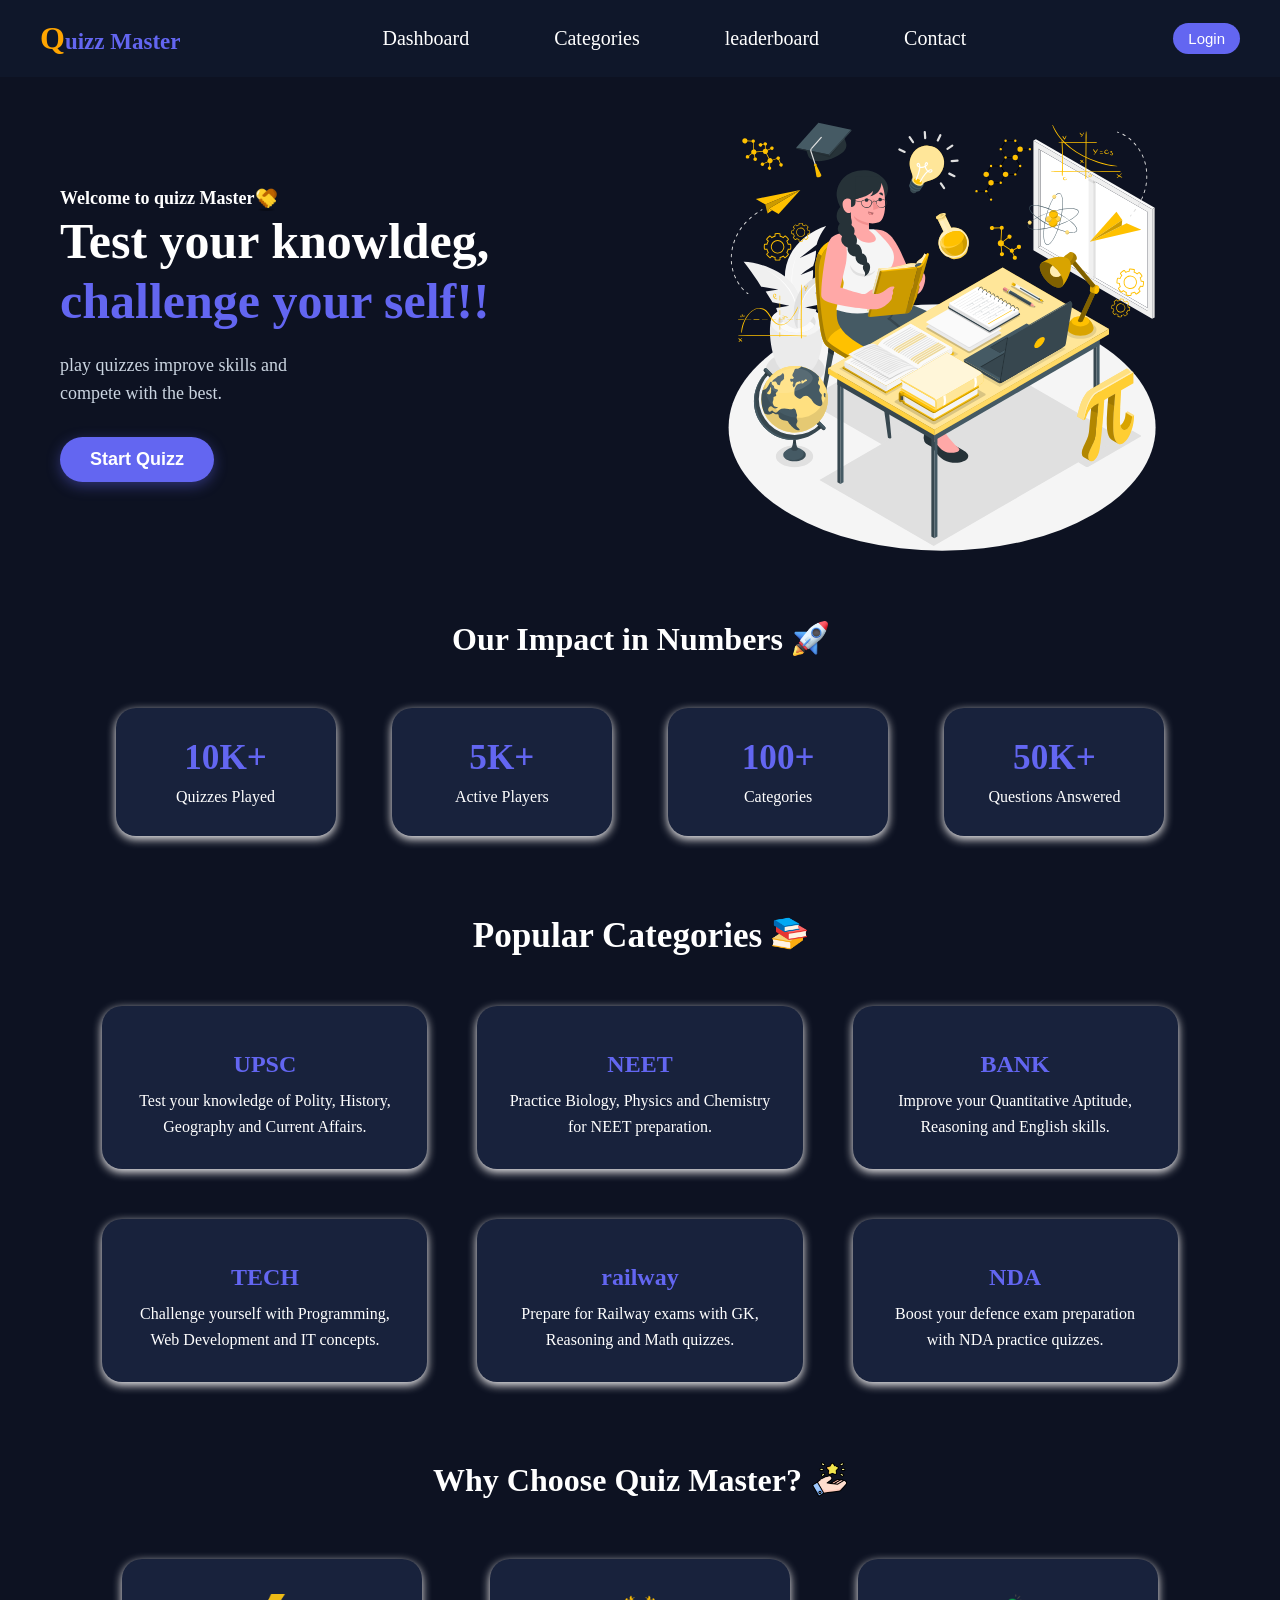
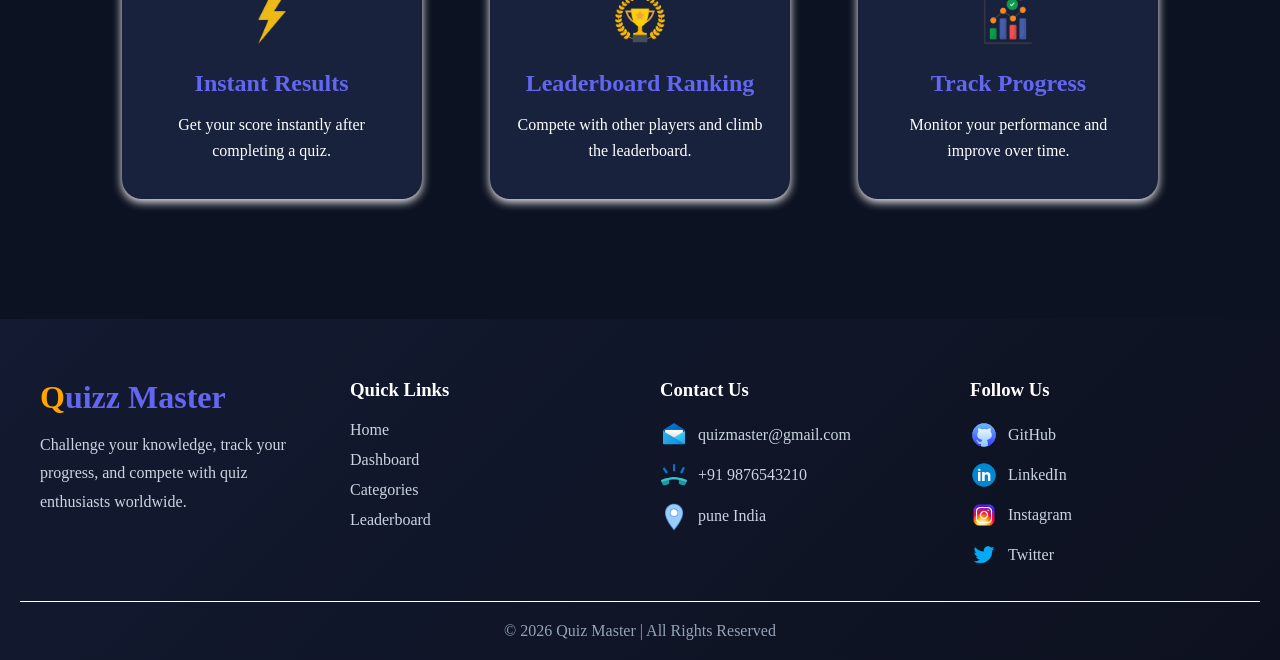
==== commit 4b424e84: "Merge branch 'Surbhi-Patle-11:main' into main" ====
--- a/index.html
+++ b/index.html
@@ -8,6 +8,7 @@
     <link rel="stylesheet" href="./css/navbaar.css">
     <link rel="stylesheet" href="./css/home.css">
     <link rel="stylesheet" href="./css/footer.css">
+    
 </head>
 
 <body>
@@ -22,9 +23,7 @@
             <label for="menu-toggle" class="humburger">
                 <img src="./images/humbergear-menu.svg" alt="menu">
             </label>
-
-
-            <div class="nav-links" id="links"><a href="./pages/dashboard.html" id="dashboard-link">Dashboard</a>
+          <div class="nav-links" id="links"><a href="./pages/dashboard.html" id="dashboard-link">Dashboard</a>
                 <a href="./pages/categories.html" id="Categories-link">Categories</a>
                 <a href="./pages/leaderboard.html" id="leaderboard-link">leaderboard</a>
                 <a href="./pages/contact-us.html" target="_blank">Contact</a>
@@ -33,8 +32,7 @@
                 <button type="button" class="login-btn" id="logn-btn"><a>Login</a></button>
             </div>
         </div>
-
-    </header>
+</header>
     <hr>
 
     <!--login  modal code-->
@@ -46,23 +44,28 @@
             <div class="form-img">
                 <img src="./images/login-img.svg" height="300px">
             </div>
-
+ 
             <form id="login-form">
-
+<img src="./images/moon.png"
+     id="themeIcon"
+     class="theme-icon"
+     height="25px">
                 <h2>Login</h2>
+               
                 <label for="login-email">Enter Email :</label> <br>
 
                 <input type="text" placeholder="Enter your Email" id="login-email"><br>
 
                 <label for="lgn-pswrd">Password :</label><br>
-                <input type="password" placeholder="Password" id="lgn-pswrd"><br>
+                <!--<input type="password" placeholder="Password" id="lgn-pswrd"><br>-->
+                <div class="password-box">
+    <input type="password" placeholder="Password" id="lgn-pswrd">
+    <span  ><img src="./images/hidden-img.png" height="20px" id="togglePassword"></span>
+</div>
                 <button type="submit">Login</button>
                 <p>Don't have an account?<a href="#" id="openSignup">Signup</a>
                 </p>
-
-
-
-            </form>
+        </form>
         </div>
     </div>
 
@@ -77,7 +80,12 @@
             <div class="signup-img"><img src="./images/signup-img.svg" height="350px"></div>
 
             <div class="form-wrapper">
+                <img src="./images/moon.png"
+     id="themeIcon"
+     class="theme-icon"
+     height="20px">
                 <h2>Sign Up</h2>
+               
                 <form id="signupForm">
                     <input type="text" id="name" placeholder="Full Name">
 
@@ -107,14 +115,11 @@
             <p class="short-para">play quizzes improve skills and <br>compete with the best.</p>
             <button type="button" id="start-quizz">Start Quizz</button>
         </div>
-
-
-        <div class="heroimg-ctn">
+         <div class="heroimg-ctn">
             <img src="./images/hero-section-img.svg" height="400px">
         </div>
     </div>
-
-    <section class="stats-section">
+     <section class="stats-section">
 
         <h2 class="stats-heading">
             Our Impact in Numbers <img src="./images/rocket.png" height="35px">
@@ -293,24 +298,14 @@
         </div>
 
     </footer>
-    <script>
-        /* const menubtn = document.getElementById("menu-btn");
-         const navlinks = document.getElementById("mbl-menu");
- 
-         menubtn.addEventListener("click", () => {
-             navlinks.classList.toggle("active");
-         });*/
-
-
-        const loginbtn = document.getElementById("logn-btn");
+   <!--<script>
+         const loginbtn = document.getElementById("logn-btn");
         const loginmodal = document.getElementById("lgn-modal");
         const close = document.getElementById("close-lgn");
         const close1 = document.getElementById("close-sinup");
-        const signup1 = document.getElementById("signupModal");
-
-
-
-        loginbtn.addEventListener("click", () => {
+         const signup1 = document.getElementById("signupModal");
+
+         loginbtn.addEventListener("click", () => {
             loginmodal.style.display = "block";
         });
 
@@ -540,7 +535,8 @@
 
             });
         });
-    </script>
+    </script>-->
+    <script src="./js/index.js"></script>
 </body>
 
 </html>
--- a/css/navbaar.css
+++ b/css/navbaar.css
@@ -38,6 +38,7 @@
     font-size: 20px;
     font-weight: 500;
     color: #F8FAFC;
+    margin-left: 10px;
 }
 
 .nav-links a {
@@ -53,6 +54,28 @@
     color: orange;
 
 
+}
+.password-box {
+    display: flex;
+    align-items: center;
+    position: relative;
+    width: 100%;
+}
+
+.password-box input {
+    width: 100%;
+    padding: 12px;
+    padding-right: 40px; /* Icon ke liye space */
+    font-size: 16px;
+}
+
+#togglePassword {
+    position: absolute;
+    right: 10px;
+    cursor: pointer;
+    user-select: none;
+    font-size: 25px;
+    bottom: 18px;
 }
 
 .login-button-contaner {
@@ -72,6 +95,7 @@
     font-size: 15px;
     border-radius: 20px;
     cursor: pointer;
+    margin-left: 15px;
 }
 
 .login-btn:hover {
@@ -156,6 +180,7 @@
         display: flex;
         justify-content: center;
         margin-top: 15px;
+        
     }
 
     .nav-links a {
@@ -165,6 +190,9 @@
     .nav-links:hover,.nav-links:active{
         color: orange;
         text-decoration: underline;
+    }
+    .login-btn{
+        
     }
     
 }
@@ -238,7 +266,7 @@
 
 .modal-ctn h2 {
     margin-bottom: 28px;
-
+position: relative;
     margin-left: 10px;
     text-align: center;
     font-family: sans-serif;
@@ -456,4 +484,55 @@
 
 
 
+}
+
+.theme-icon{
+    cursor:pointer;
+    position: absolute;
+    top: 30px;
+    right: 8px;
+    z-index: 100;
+}
+
+/* Signup Form Dark Mode */
+
+.dark-mode .modal-content{
+    background-color: #1e1e1e;
+    color: white;
+}
+
+.dark-mode .modal-content h2{
+    color: white;
+}
+
+.dark-mode .modal-content input{
+    background-color: #333;
+    color: white;
+    border: 1px solid #777;
+}
+
+.dark-mode .modal-content input::placeholder{
+    color: #ccc;
+}
+
+.dark-mode .modal-content p,
+.dark-mode .modal-content a{
+    color: white;
+}
+.dark-theme{
+    background:#1f1f1f !important;
+    color:white !important;
+}
+
+.dark-theme input{
+    background:#333 !important;
+    color:white !important;
+    border:1px solid #555 !important;
+}
+
+.dark-theme h2,
+.dark-theme label,
+.dark-theme p,
+.dark-theme a{
+    color:white !important;
 }
